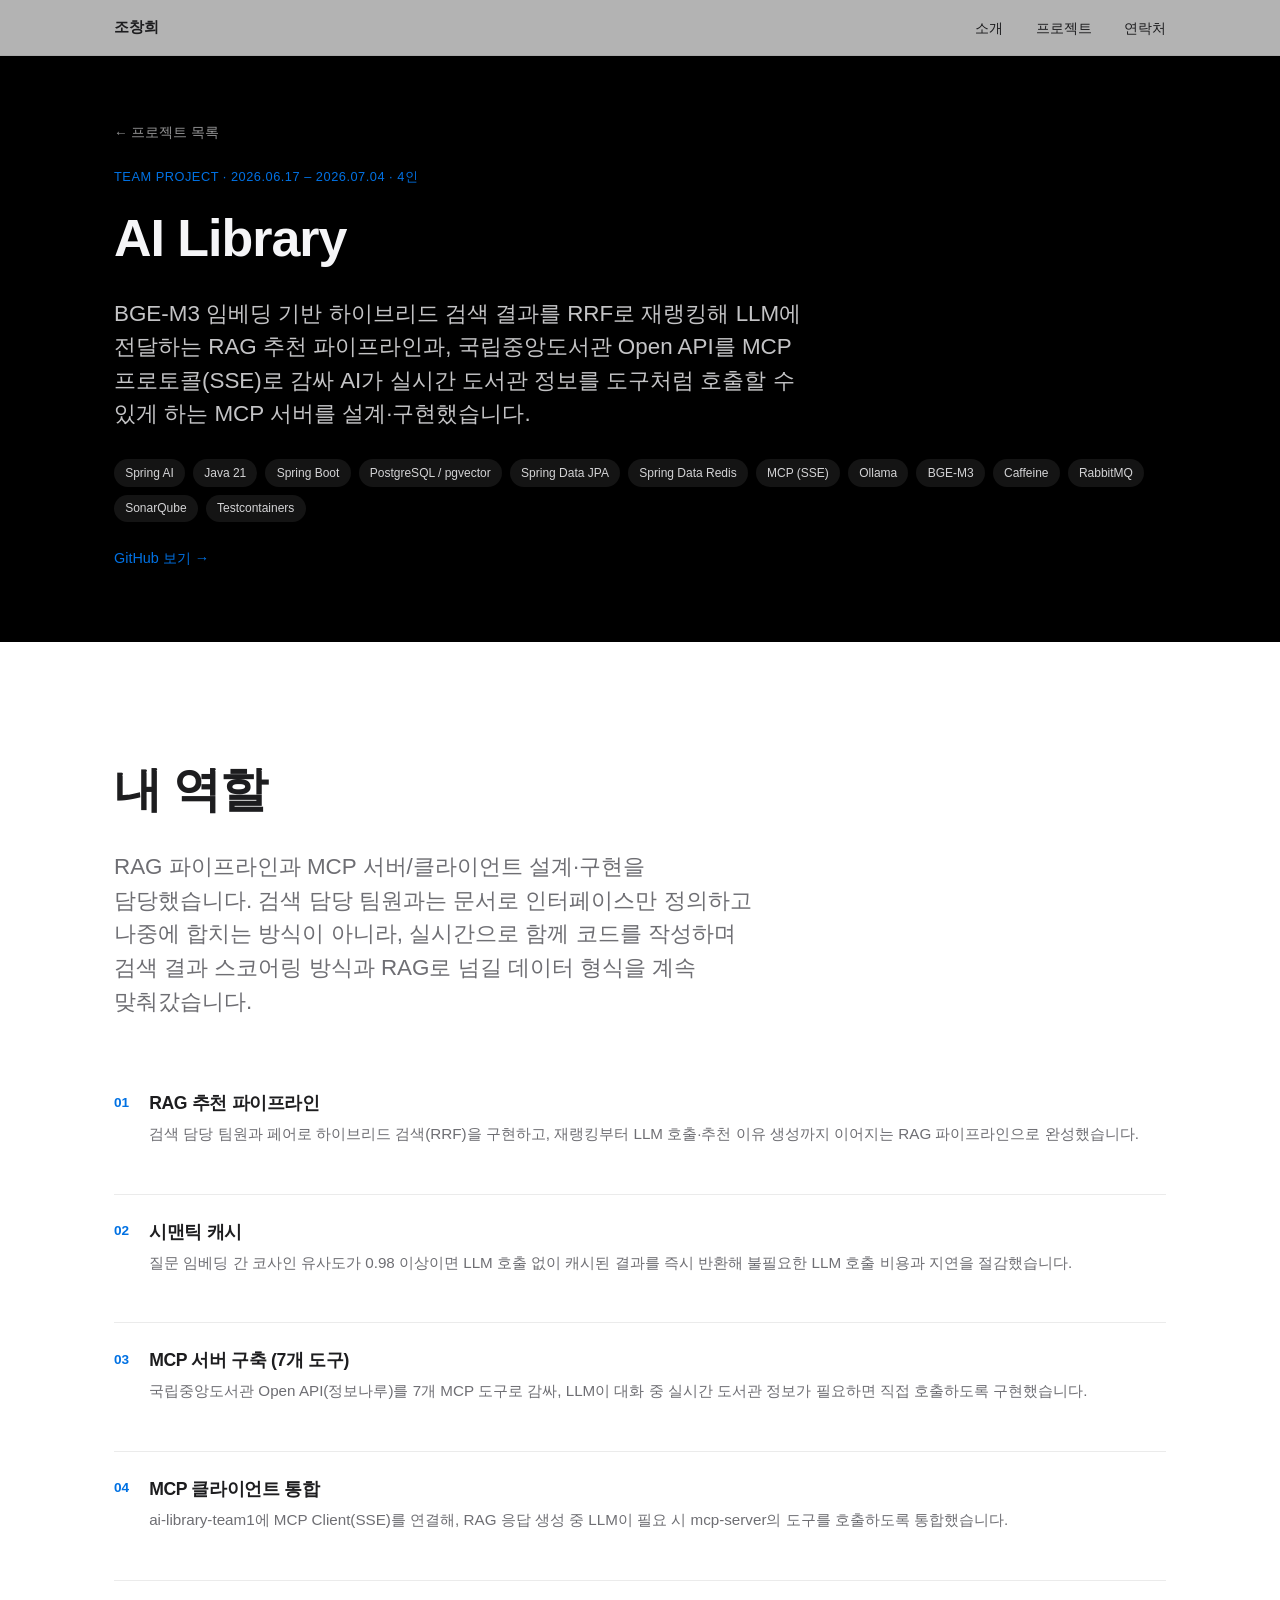
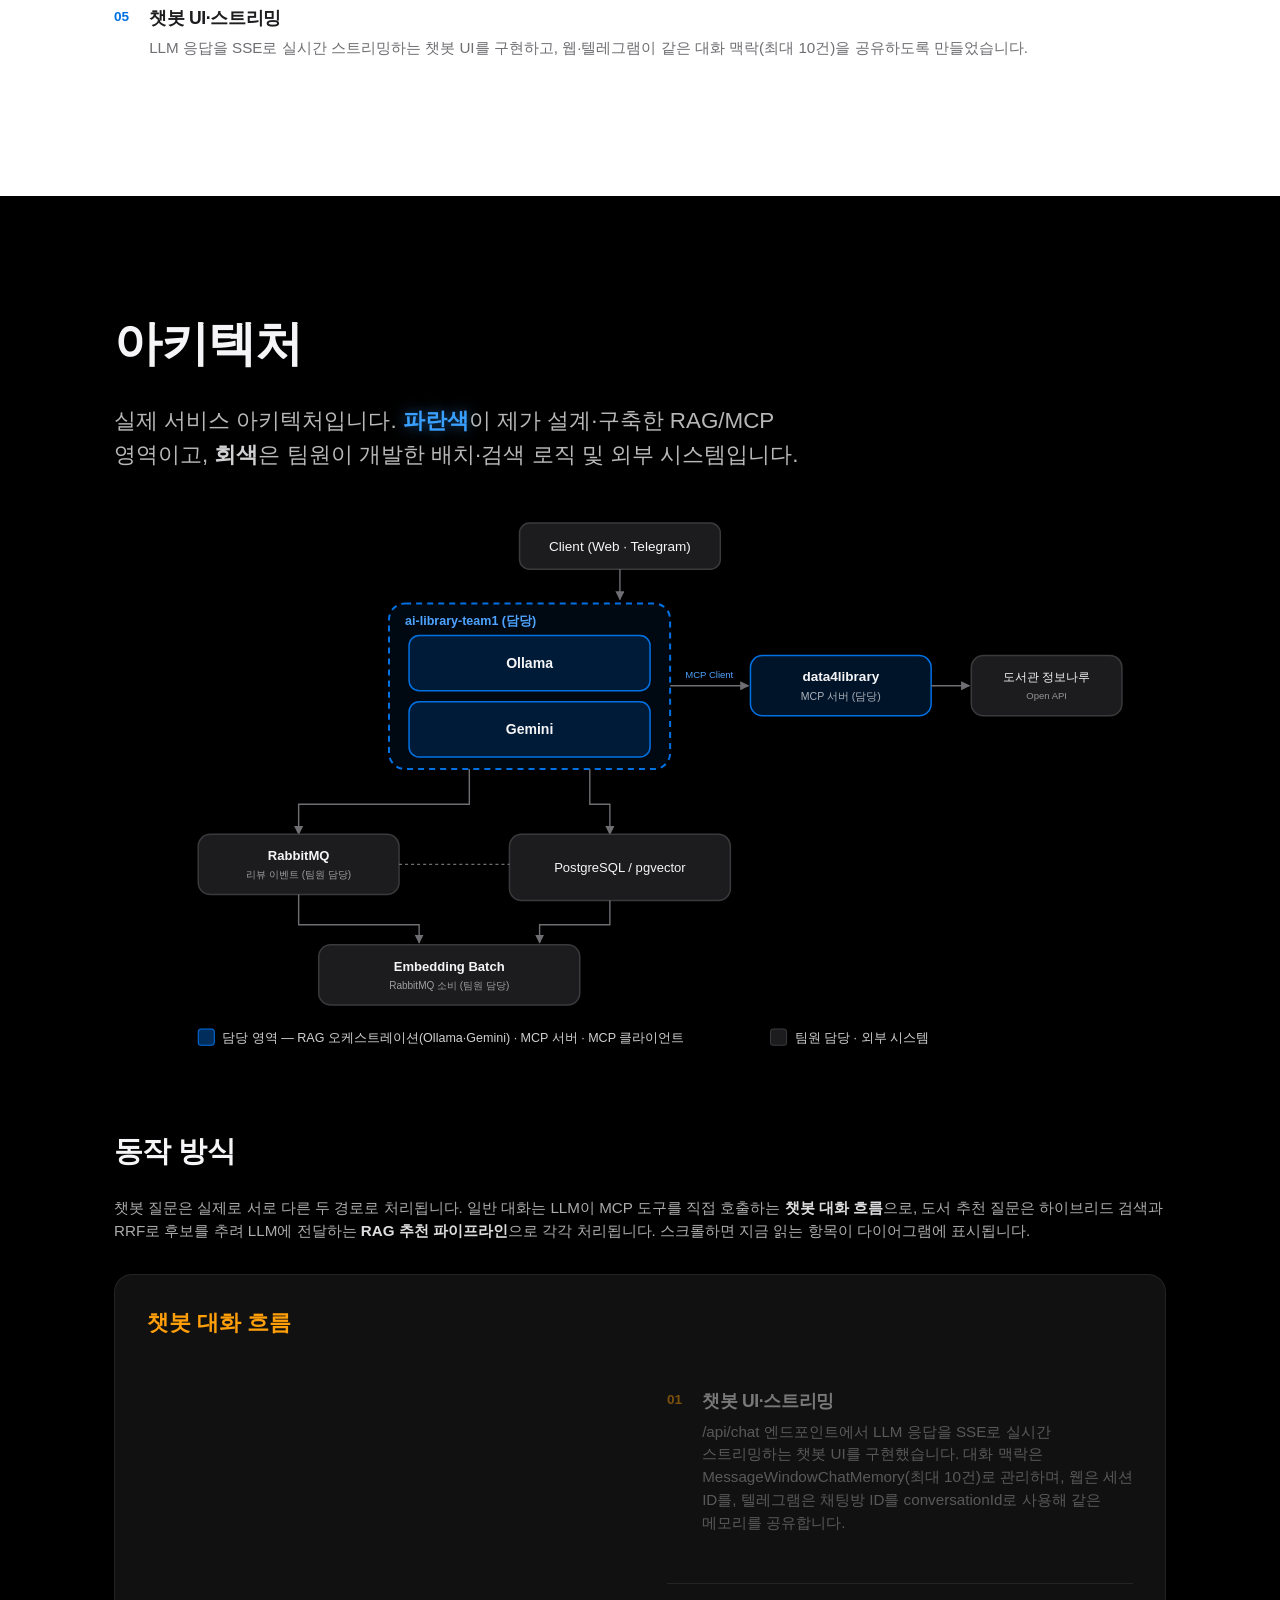
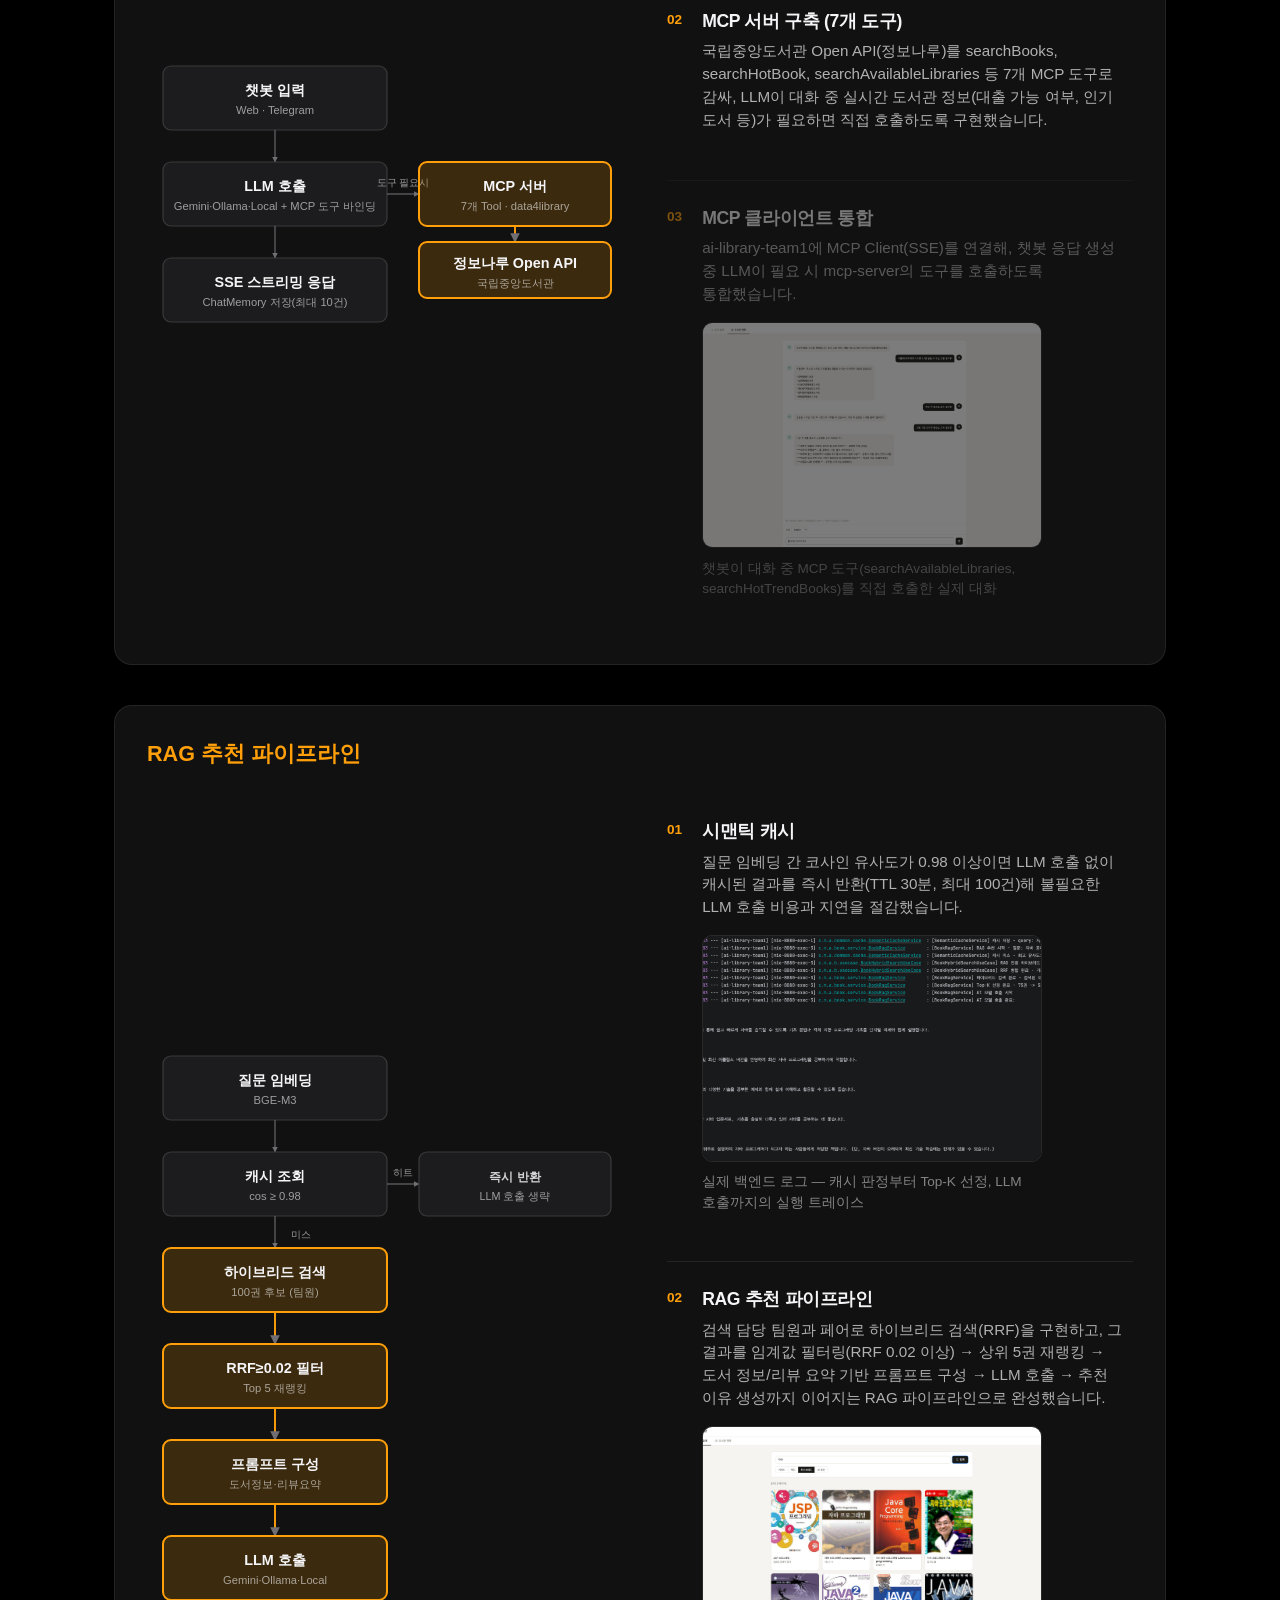
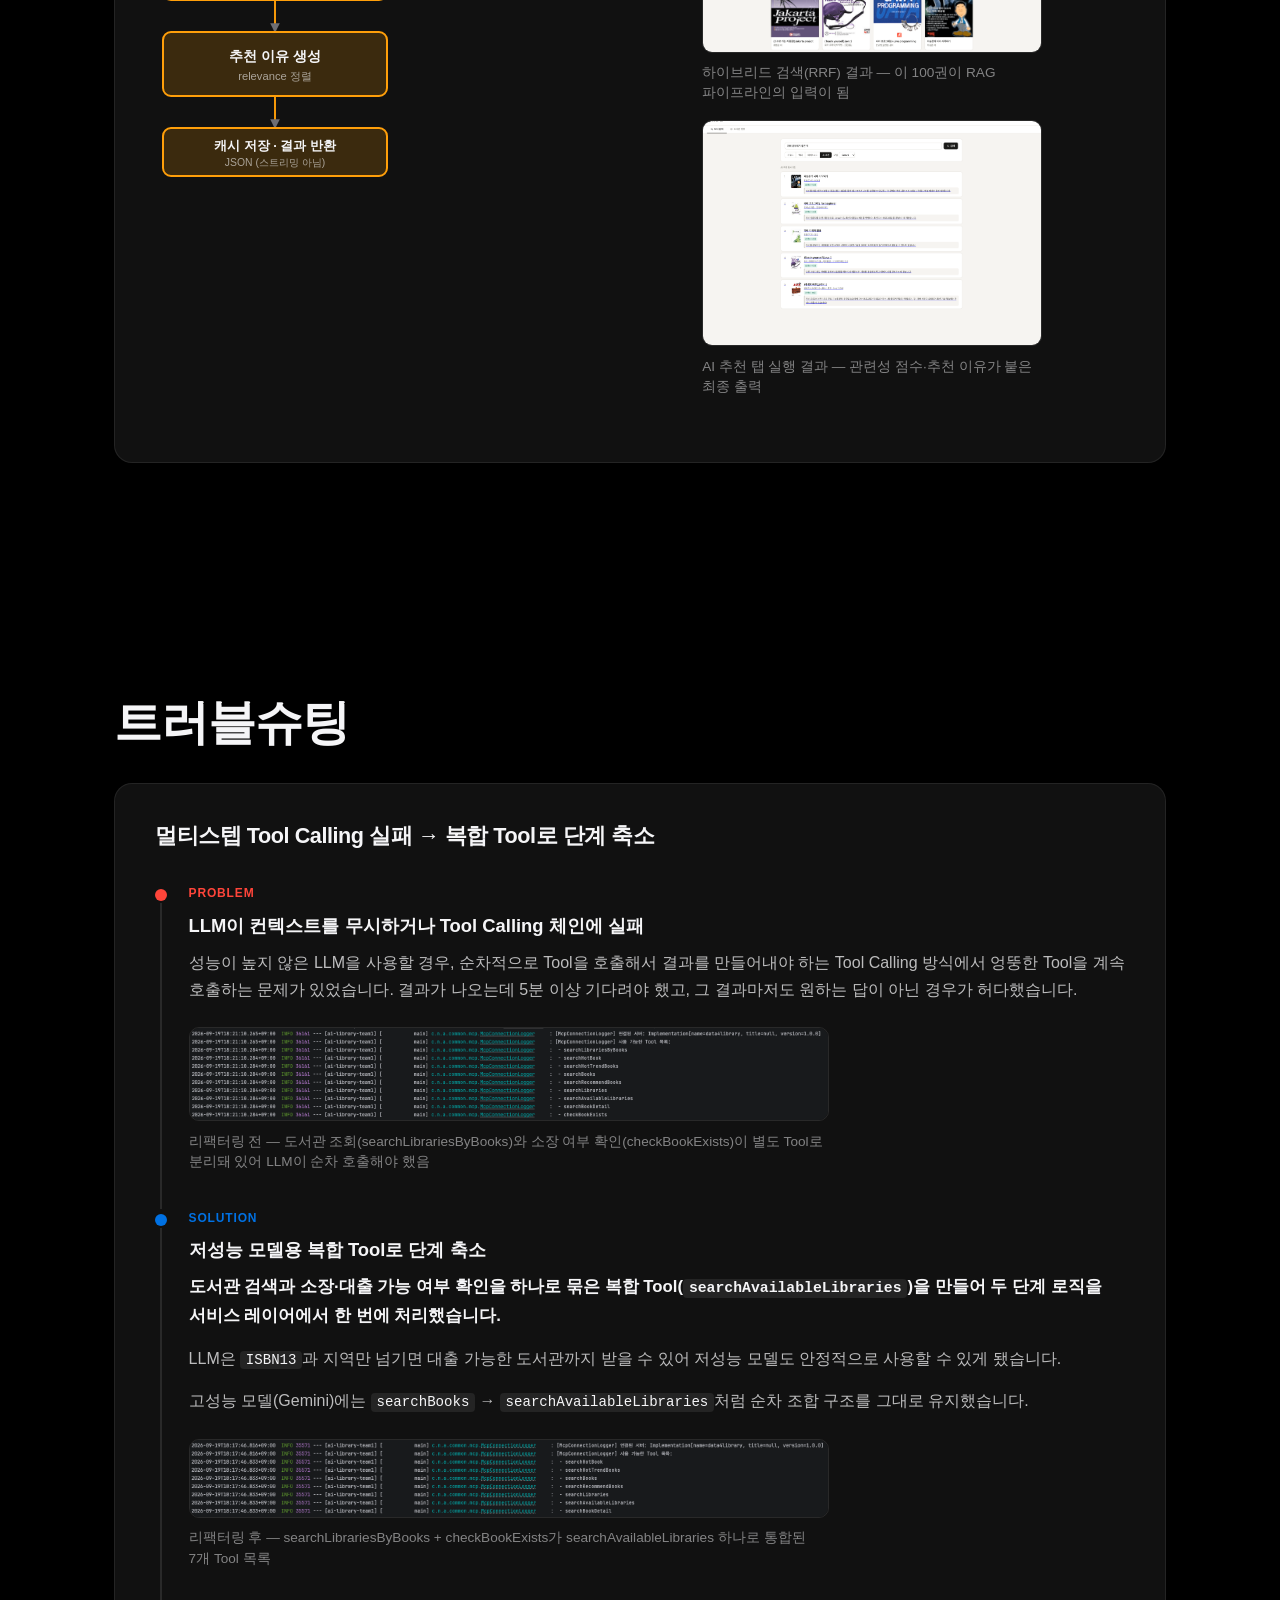
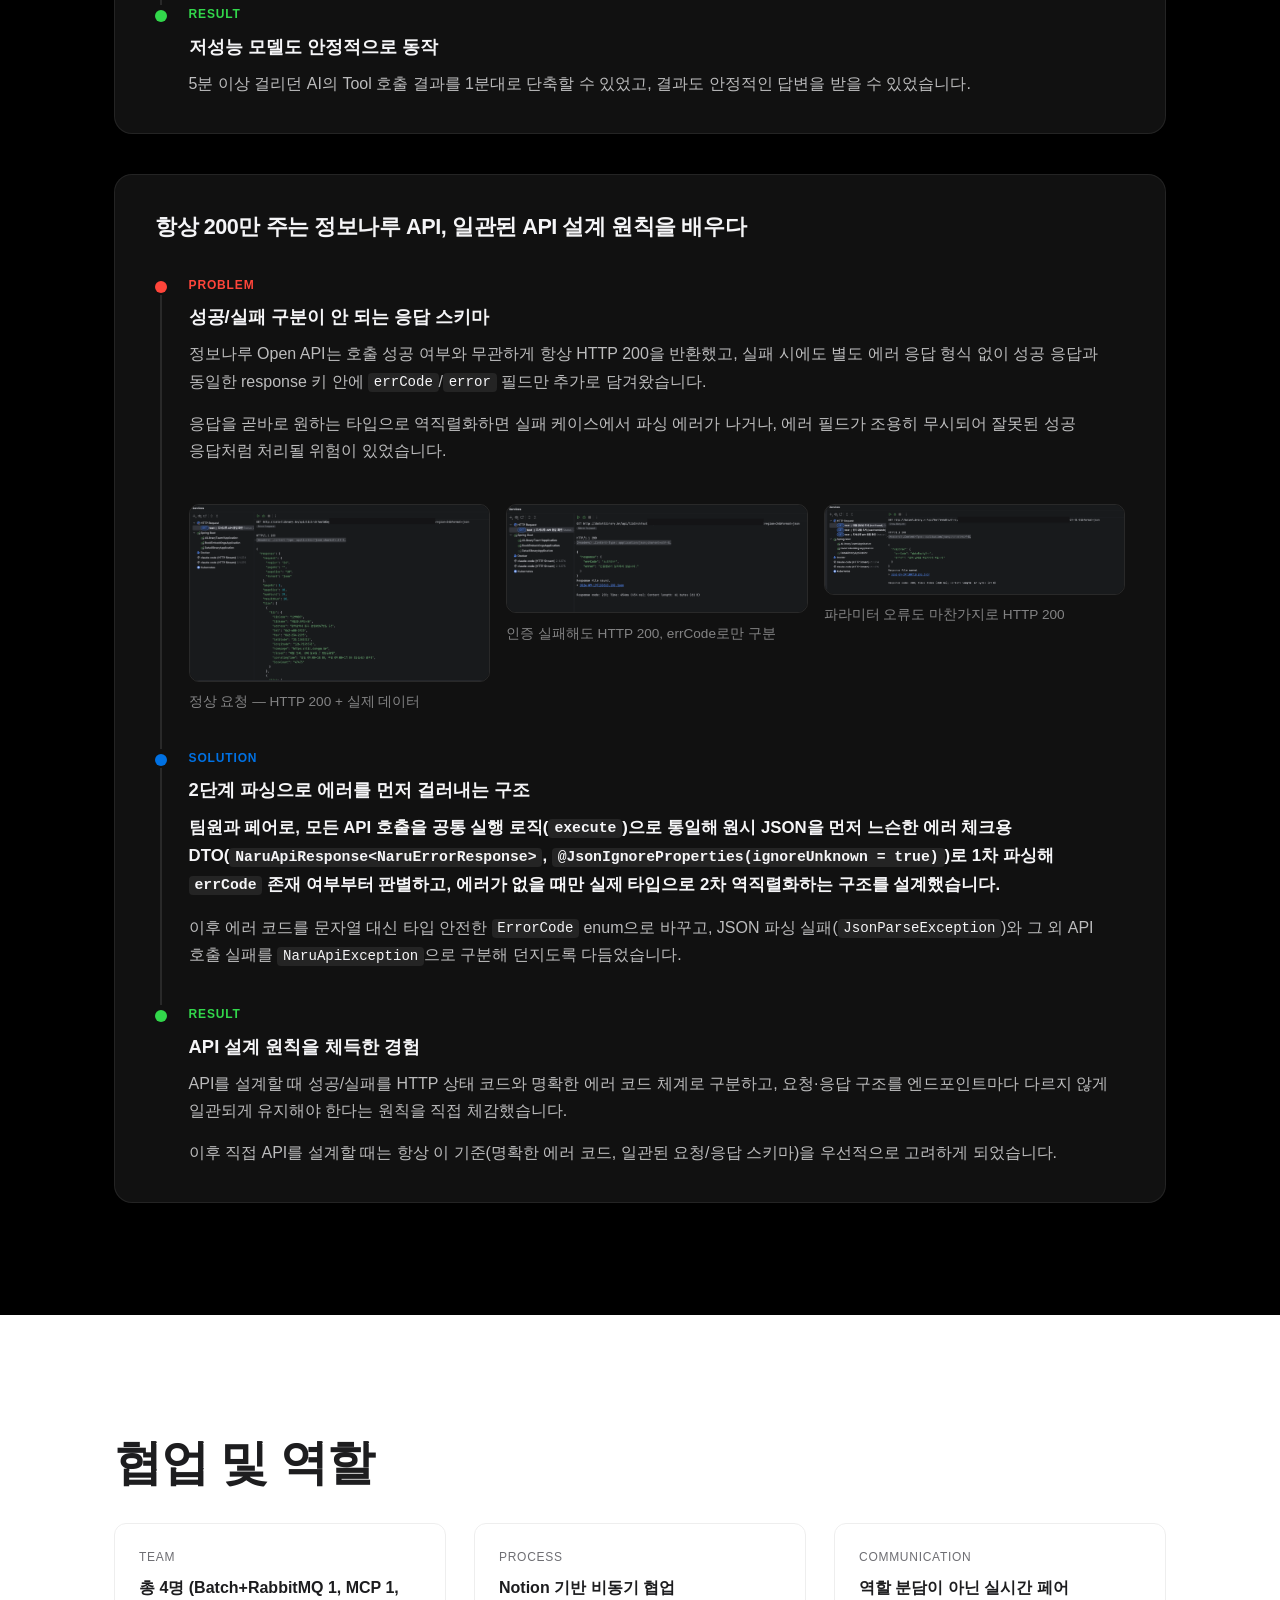
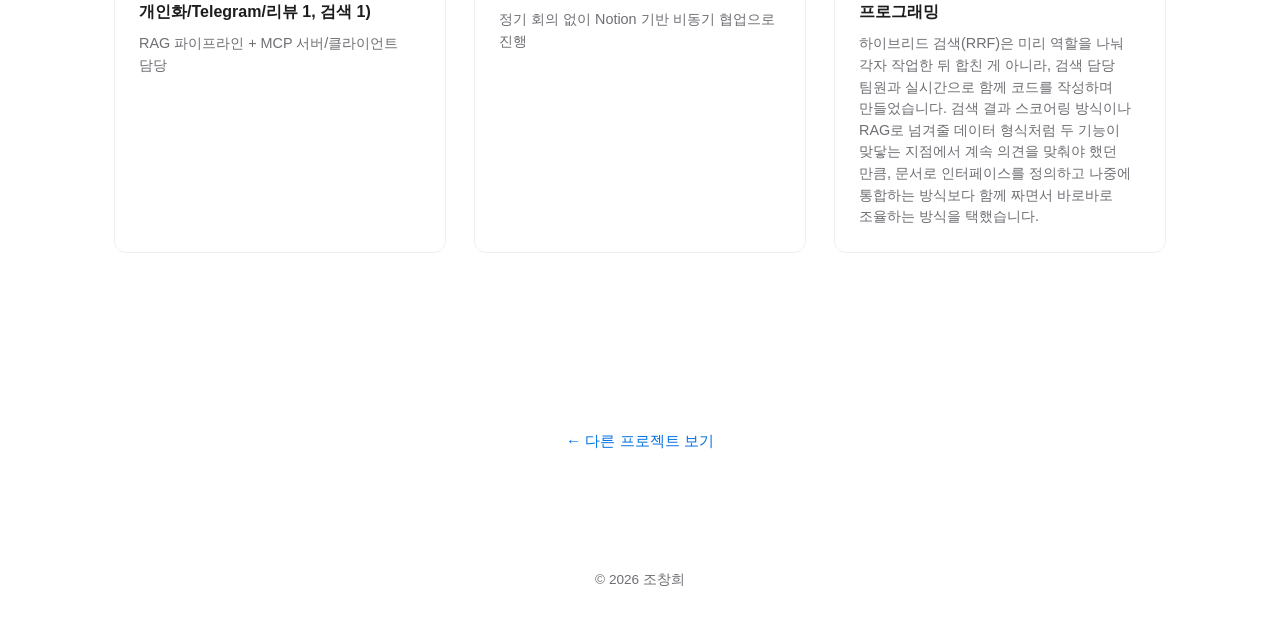
==== projects/ai-library.html @ c53ca008 "feat: portfolio insighton, ai-library" ====
<!DOCTYPE html>
<html lang="ko">
<head>
  <meta charset="UTF-8" />
  <meta name="viewport" content="width=device-width, initial-scale=1.0" />
  <title>AI Library — 조창희 포트폴리오</title>
  <link rel="stylesheet" href="../css/style.css" />
</head>
<body>
  <header id="nav">
    <div class="nav-inner">
      <a href="../index.html#hero" class="nav-logo">조창희</a>
      <nav>
        <a href="../index.html#about">소개</a>
        <a href="../index.html#projects">프로젝트</a>
        <a href="../index.html#contact">연락처</a>
      </nav>
    </div>
  </header>

  <section class="detail-hero">
    <div class="section-inner">
      <a href="../index.html#projects" class="back-link">&larr; 프로젝트 목록</a>
      <span class="detail-meta">TEAM PROJECT · 2026.06.17 – 2026.07.04 · 4인</span>
      <h1>AI Library</h1>
      <p class="lead">BGE-M3 임베딩 기반 하이브리드 검색 결과를 RRF로 재랭킹해 LLM에 전달하는 RAG 추천 파이프라인과, 국립중앙도서관 Open API를 MCP 프로토콜(SSE)로 감싸 AI가 실시간 도서관 정보를 도구처럼 호출할 수 있게 하는 MCP 서버를 설계·구현했습니다.</p>
      <div class="project-stack">
        <span>Spring AI</span>
        <span>Java 21</span>
        <span>Spring Boot</span>
        <span>PostgreSQL / pgvector</span>
        <span>Spring Data JPA</span>
        <span>Spring Data Redis</span>
        <span>MCP (SSE)</span>
        <span>Ollama</span>
        <span>BGE-M3</span>
        <span>Caffeine</span>
        <span>RabbitMQ</span>
        <span>SonarQube</span>
        <span>Testcontainers</span>
      </div>
      <p style="margin-top: 1.5rem;">
        <a class="project-link" href="https://github.com/orgs/team1-ai-library" target="_blank" rel="noopener">GitHub 보기 &rarr;</a>
      </p>
    </div>
  </section>

  <section class="section">
    <div class="section-inner">
      <h2 class="section-heading reveal">내 역할</h2>
      <div class="section-inner reveal" style="padding:0; text-align:left; max-width: 800px; margin: 0 0 3rem;">
        <p class="lead" style="margin:0; text-align:left;">
          RAG 파이프라인과 MCP 서버/클라이언트 설계·구현을 담당했습니다. 검색 담당 팀원과는 문서로 인터페이스만 정의하고 나중에 합치는 방식이 아니라,
          실시간으로 함께 코드를 작성하며 검색 결과 스코어링 방식과 RAG로 넘길 데이터 형식을 계속 맞춰갔습니다.
        </p>
      </div>

      <div class="feature-list reveal">
        <div class="feature-item">
          <span class="feature-num">01</span>
          <div>
            <h3>RAG 추천 파이프라인</h3>
            <p>검색 담당 팀원과 페어로 하이브리드 검색(RRF)을 구현하고, 재랭킹부터 LLM 호출·추천 이유 생성까지 이어지는 RAG 파이프라인으로 완성했습니다.</p>
          </div>
        </div>
        <div class="feature-item">
          <span class="feature-num">02</span>
          <div>
            <h3>시맨틱 캐시</h3>
            <p>질문 임베딩 간 코사인 유사도가 0.98 이상이면 LLM 호출 없이 캐시된 결과를 즉시 반환해 불필요한 LLM 호출 비용과 지연을 절감했습니다.</p>
          </div>
        </div>
        <div class="feature-item">
          <span class="feature-num">03</span>
          <div>
            <h3>MCP 서버 구축 (7개 도구)</h3>
            <p>국립중앙도서관 Open API(정보나루)를 7개 MCP 도구로 감싸, LLM이 대화 중 실시간 도서관 정보가 필요하면 직접 호출하도록 구현했습니다.</p>
          </div>
        </div>
        <div class="feature-item">
          <span class="feature-num">04</span>
          <div>
            <h3>MCP 클라이언트 통합</h3>
            <p>ai-library-team1에 MCP Client(SSE)를 연결해, RAG 응답 생성 중 LLM이 필요 시 mcp-server의 도구를 호출하도록 통합했습니다.</p>
          </div>
        </div>
        <div class="feature-item">
          <span class="feature-num">05</span>
          <div>
            <h3>챗봇 UI·스트리밍</h3>
            <p>LLM 응답을 SSE로 실시간 스트리밍하는 챗봇 UI를 구현하고, 웹·텔레그램이 같은 대화 맥락(최대 10건)을 공유하도록 만들었습니다.</p>
          </div>
        </div>
      </div>
    </div>
  </section>

  <section class="section section-dark">
    <div class="section-inner">
      <h2 class="section-heading reveal" style="color: var(--color-text-dark);">아키텍처</h2>
      <p class="lead" style="text-align:left; margin: 0 0 2rem; max-width: 760px;">실제 서비스 아키텍처입니다. <strong style="color:#3aa0ff; text-shadow: 0 0 14px rgba(58,160,255,0.55);">파란색</strong>이 제가 설계·구축한 RAG/MCP 영역이고, <strong style="color:rgba(245,245,247,0.85);">회색</strong>은 팀원이 개발한 배치·검색 로직 및 외부 시스템입니다.</p>
      <div class="diagram-wrap reveal">
        <svg class="diagram" viewBox="0 0 1000 560" xmlns="http://www.w3.org/2000/svg">
          <defs>
            <marker id="arrow-ai" viewBox="0 0 10 10" refX="9" refY="5" markerWidth="6.5" markerHeight="6.5" orient="auto-start-reverse">
              <path d="M0,0 L10,5 L0,10 z" fill="#6e6e73" />
            </marker>
          </defs>

          <!-- Client -->
          <rect x="380" y="20" width="200" height="46" rx="10" fill="#1c1c1e" stroke="#3a3a3c" stroke-width="1.5" />
          <text x="480" y="48" text-anchor="middle" fill="#f5f5f7" font-size="13.5">Client (Web · Telegram)</text>
          <line x1="480" y1="66" x2="480" y2="96" stroke="#6e6e73" stroke-width="1.4" marker-end="url(#arrow-ai)" />

          <!-- ai-library-team1 container (mine: RAG orchestration) -->
          <rect x="250" y="100" width="280" height="165" rx="16" fill="rgba(0,113,227,0.08)" stroke="#0071e3" stroke-width="2" stroke-dasharray="6 5" />
          <text x="266" y="122" fill="#4da3ff" font-size="12.5" font-weight="600">ai-library-team1 (담당)</text>

          <rect x="270" y="132" width="240" height="55" rx="10" fill="rgba(0,113,227,0.18)" stroke="#0071e3" stroke-width="1.5" />
          <text x="390" y="164" text-anchor="middle" fill="#f5f5f7" font-size="14" font-weight="600">Ollama</text>

          <rect x="270" y="198" width="240" height="55" rx="10" fill="rgba(0,113,227,0.18)" stroke="#0071e3" stroke-width="1.5" />
          <text x="390" y="230" text-anchor="middle" fill="#f5f5f7" font-size="14" font-weight="600">Gemini</text>

          <!-- MCP server -->
          <line x1="530" y1="182" x2="608" y2="182" stroke="#6e6e73" stroke-width="1.4" marker-end="url(#arrow-ai)" />
          <text x="569" y="174" text-anchor="middle" fill="#4da3ff" font-size="9.5">MCP Client</text>
          <rect x="610" y="152" width="180" height="60" rx="12" fill="rgba(0,113,227,0.18)" stroke="#0071e3" stroke-width="1.5" />
          <text x="700" y="177" text-anchor="middle" fill="#f5f5f7" font-size="13.5" font-weight="600">data4library</text>
          <text x="700" y="196" text-anchor="middle" fill="rgba(245,245,247,0.7)" font-size="10.5">MCP 서버 (담당)</text>

          <!-- External API -->
          <line x1="790" y1="182" x2="828" y2="182" stroke="#6e6e73" stroke-width="1.4" marker-end="url(#arrow-ai)" />
          <rect x="830" y="152" width="150" height="60" rx="12" fill="#1c1c1e" stroke="#3a3a3c" stroke-width="1.5" />
          <text x="905" y="177" text-anchor="middle" fill="#f5f5f7" font-size="12">도서관 정보나루</text>
          <text x="905" y="195" text-anchor="middle" fill="rgba(245,245,247,0.55)" font-size="9.5">Open API</text>

          <!-- Branch down to batch/search subsystem (teammate) -->
          <path d="M330,265 L330,300 L160,300 L160,330" stroke="#6e6e73" stroke-width="1.4" fill="none" marker-end="url(#arrow-ai)" />
          <path d="M450,265 L450,300 L470,300 L470,330" stroke="#6e6e73" stroke-width="1.4" fill="none" marker-end="url(#arrow-ai)" />

          <rect x="60" y="330" width="200" height="60" rx="12" fill="#1c1c1e" stroke="#3a3a3c" stroke-width="1.5" />
          <text x="160" y="356" text-anchor="middle" fill="#f5f5f7" font-size="13" font-weight="600">RabbitMQ</text>
          <text x="160" y="374" text-anchor="middle" fill="rgba(245,245,247,0.6)" font-size="10">리뷰 이벤트 (팀원 담당)</text>

          <rect x="370" y="330" width="220" height="66" rx="12" fill="#1c1c1e" stroke="#3a3a3c" stroke-width="1.5" />
          <text x="480" y="368" text-anchor="middle" fill="#f5f5f7" font-size="13">PostgreSQL / pgvector</text>

          <line x1="260" y1="360" x2="370" y2="360" stroke="#6e6e73" stroke-width="1.2" stroke-dasharray="3 3" />

          <path d="M160,390 L160,420 L280,420 L280,438" stroke="#6e6e73" stroke-width="1.4" fill="none" marker-end="url(#arrow-ai)" />
          <path d="M470,396 L470,420 L400,420 L400,438" stroke="#6e6e73" stroke-width="1.4" fill="none" marker-end="url(#arrow-ai)" />

          <rect x="180" y="440" width="260" height="60" rx="12" fill="#1c1c1e" stroke="#3a3a3c" stroke-width="1.5" />
          <text x="310" y="466" text-anchor="middle" fill="#f5f5f7" font-size="13" font-weight="600">Embedding Batch</text>
          <text x="310" y="484" text-anchor="middle" fill="rgba(245,245,247,0.6)" font-size="10">RabbitMQ 소비 (팀원 담당)</text>

          <!-- Legend -->
          <rect x="60" y="524" width="16" height="16" rx="3" fill="rgba(0,113,227,0.4)" stroke="#0071e3" />
          <text x="84" y="537" font-size="12.5" fill="rgba(245,245,247,0.85)">담당 영역 — RAG 오케스트레이션(Ollama·Gemini) · MCP 서버 · MCP 클라이언트</text>
          <rect x="630" y="524" width="16" height="16" rx="3" fill="#1c1c1e" stroke="#3a3a3c" />
          <text x="654" y="537" font-size="12.5" fill="rgba(245,245,247,0.85)">팀원 담당 · 외부 시스템</text>
        </svg>
      </div>

      <h3 class="reveal" style="text-align:left; font-size:1.8rem; font-weight:700; margin: 3rem 0 1.5rem; color: var(--color-text-dark);">동작 방식</h3>
      <p class="reveal" style="text-align:left; margin: 0 0 2rem; color: rgba(245,245,247,0.7); font-size: 0.95rem;">챗봇 질문은 실제로 서로 다른 두 경로로 처리됩니다. 일반 대화는 LLM이 MCP 도구를 직접 호출하는 <strong style="color:rgba(245,245,247,0.9);">챗봇 대화 흐름</strong>으로, 도서 추천 질문은 하이브리드 검색과 RRF로 후보를 추려 LLM에 전달하는 <strong style="color:rgba(245,245,247,0.9);">RAG 추천 파이프라인</strong>으로 각각 처리됩니다. 스크롤하면 지금 읽는 항목이 다이어그램에 표시됩니다.</p>

      <div class="flow-card reveal">
      <h4 style="text-align:left; font-size:1.35rem; font-weight:700; margin: 0 0 1.5rem; color: #ff9f0a;">챗봇 대화 흐름</h4>
      <div class="flow-sticky-wrap">
        <div class="flow-diagram-col">
          <div class="mini-flow mini-flow-vertical" data-flow-diagram>
            <svg viewBox="0 0 600 380" xmlns="http://www.w3.org/2000/svg">
              <defs>
                <marker id="arrow-chat" viewBox="0 0 10 10" refX="9" refY="5" markerWidth="5" markerHeight="5" orient="auto-start-reverse">
                  <path d="M0,0 L10,5 L0,10 z" fill="#6e6e73" />
                </marker>
              </defs>

              <g class="step-node" data-stage="1">
                <rect x="20" y="20" width="280" height="80" rx="10" fill="rgba(0,113,227,0.15)" stroke="#0071e3" stroke-width="1.5" />
                <text x="160" y="56" text-anchor="middle" fill="#f5f5f7" font-size="18" font-weight="600">챗봇 입력</text>
                <text x="160" y="80" text-anchor="middle" fill="rgba(245,245,247,0.6)" font-size="14">Web · Telegram</text>
              </g>
              <line class="step-arrow" x1="160" y1="100" x2="160" y2="140" stroke="#6e6e73" stroke-width="1.4" marker-end="url(#arrow-chat)" />

              <g class="step-node" data-stage="1 3">
                <rect x="20" y="140" width="280" height="80" rx="10" fill="rgba(0,113,227,0.15)" stroke="#0071e3" stroke-width="1.5" />
                <text x="160" y="176" text-anchor="middle" fill="#f5f5f7" font-size="18" font-weight="600">LLM 호출</text>
                <text x="160" y="200" text-anchor="middle" fill="rgba(245,245,247,0.6)" font-size="14">Gemini·Ollama·Local + MCP 도구 바인딩</text>
              </g>
              <line class="step-arrow" x1="160" y1="220" x2="160" y2="260" stroke="#6e6e73" stroke-width="1.4" marker-end="url(#arrow-chat)" />
              <line class="step-arrow" data-stage="3" x1="300" y1="180" x2="340" y2="180" stroke="#6e6e73" stroke-width="1.4" marker-end="url(#arrow-chat)" />
              <text class="step-arrow" data-stage="3" x="320" y="170" text-anchor="middle" fill="rgba(245,245,247,0.6)" font-size="13">도구 필요시</text>

              <g class="step-node" data-stage="1">
                <rect x="20" y="260" width="280" height="80" rx="10" fill="rgba(0,113,227,0.15)" stroke="#0071e3" stroke-width="1.5" />
                <text x="160" y="296" text-anchor="middle" fill="#f5f5f7" font-size="18" font-weight="600">SSE 스트리밍 응답</text>
                <text x="160" y="320" text-anchor="middle" fill="rgba(245,245,247,0.6)" font-size="14">ChatMemory 저장(최대 10건)</text>
              </g>

              <g class="step-node" data-stage="2 3">
                <rect x="340" y="140" width="240" height="80" rx="10" fill="rgba(0,113,227,0.15)" stroke="#0071e3" stroke-width="1.5" />
                <text x="460" y="176" text-anchor="middle" fill="#f5f5f7" font-size="18" font-weight="600">MCP 서버</text>
                <text x="460" y="200" text-anchor="middle" fill="rgba(245,245,247,0.6)" font-size="14">7개 Tool · data4library</text>
              </g>
              <line class="step-arrow" data-stage="2" x1="460" y1="220" x2="460" y2="240" stroke="#6e6e73" stroke-width="1.4" marker-end="url(#arrow-chat)" />

              <g class="step-node" data-stage="2">
                <rect x="340" y="240" width="240" height="70" rx="10" fill="#1c1c1e" stroke="#3a3a3c" stroke-width="1.5" />
                <text x="460" y="272" text-anchor="middle" fill="#f5f5f7" font-size="18" font-weight="600">정보나루 Open API</text>
                <text x="460" y="296" text-anchor="middle" fill="rgba(245,245,247,0.6)" font-size="14">국립중앙도서관</text>
              </g>
            </svg>
          </div>
        </div>
        <div class="flow-items-col">
          <div class="feature-list" data-flow-items>
            <div class="feature-item" data-stage="1">
              <span class="feature-num">01</span>
              <div>
                <h3>챗봇 UI·스트리밍</h3>
                <p>/api/chat 엔드포인트에서 LLM 응답을 SSE로 실시간 스트리밍하는 챗봇 UI를 구현했습니다. 대화 맥락은 MessageWindowChatMemory(최대 10건)로 관리하며, 웹은 세션 ID를, 텔레그램은 채팅방 ID를 conversationId로 사용해 같은 메모리를 공유합니다.</p>
              </div>
            </div>
            <div class="feature-item" data-stage="2">
              <span class="feature-num">02</span>
              <div>
                <h3>MCP 서버 구축 (7개 도구)</h3>
                <p>국립중앙도서관 Open API(정보나루)를 searchBooks, searchHotBook, searchAvailableLibraries 등 7개 MCP 도구로 감싸, LLM이 대화 중 실시간 도서관 정보(대출 가능 여부, 인기 도서 등)가 필요하면 직접 호출하도록 구현했습니다.</p>
              </div>
            </div>
            <div class="feature-item" data-stage="3">
              <span class="feature-num">03</span>
              <div>
                <h3>MCP 클라이언트 통합</h3>
                <p>ai-library-team1에 MCP Client(SSE)를 연결해, 챗봇 응답 생성 중 LLM이 필요 시 mcp-server의 도구를 호출하도록 통합했습니다.</p>
                <figure class="proof-thumb">
                  <img src="img/ai-library/chatbot-mcp-tools.png" alt="도서관 챗봇 대화 화면 — 대출 가능 도서관 조회, 급상승 도서 조회 질문에 MCP 도구를 호출해 실시간으로 답변" loading="lazy" />
                  <figcaption>챗봇이 대화 중 MCP 도구(searchAvailableLibraries, searchHotTrendBooks)를 직접 호출한 실제 대화</figcaption>
                </figure>
              </div>
            </div>
          </div>
        </div>
      </div>
      </div>

      <div class="flow-card reveal">
      <h4 style="text-align:left; font-size:1.35rem; font-weight:700; margin: 0 0 1.5rem; color: #ff9f0a;">RAG 추천 파이프라인</h4>
      <div class="flow-sticky-wrap">
        <div class="flow-diagram-col">
          <div class="mini-flow mini-flow-vertical" data-flow-diagram>
            <svg viewBox="0 0 600 940" xmlns="http://www.w3.org/2000/svg">
              <defs>
                <marker id="arrow-rag" viewBox="0 0 10 10" refX="9" refY="5" markerWidth="5" markerHeight="5" orient="auto-start-reverse">
                  <path d="M0,0 L10,5 L0,10 z" fill="#6e6e73" />
                </marker>
              </defs>

              <g class="step-node" data-stage="1">
                <rect x="20" y="20" width="280" height="80" rx="10" fill="rgba(0,113,227,0.15)" stroke="#0071e3" stroke-width="1.5" />
                <text x="160" y="56" text-anchor="middle" fill="#f5f5f7" font-size="18" font-weight="600">질문 임베딩</text>
                <text x="160" y="80" text-anchor="middle" fill="rgba(245,245,247,0.6)" font-size="14">BGE-M3</text>
              </g>
              <line class="step-arrow" data-stage="1" x1="160" y1="100" x2="160" y2="140" stroke="#6e6e73" stroke-width="1.4" marker-end="url(#arrow-rag)" />

              <g class="step-node" data-stage="1">
                <rect x="20" y="140" width="280" height="80" rx="10" fill="rgba(0,113,227,0.15)" stroke="#0071e3" stroke-width="1.5" />
                <text x="160" y="176" text-anchor="middle" fill="#f5f5f7" font-size="18" font-weight="600">캐시 조회</text>
                <text x="160" y="200" text-anchor="middle" fill="rgba(245,245,247,0.6)" font-size="14">cos ≥ 0.98</text>
              </g>
              <line class="step-arrow" x1="160" y1="220" x2="160" y2="260" stroke="#6e6e73" stroke-width="1.4" marker-end="url(#arrow-rag)" />
              <text class="step-arrow" x="180" y="248" fill="rgba(245,245,247,0.6)" font-size="13">미스</text>
              <line class="step-arrow" data-stage="1" x1="300" y1="180" x2="340" y2="180" stroke="#6e6e73" stroke-width="1.4" marker-end="url(#arrow-rag)" />
              <text class="step-arrow" data-stage="1" x="320" y="170" text-anchor="middle" fill="rgba(245,245,247,0.6)" font-size="13">히트</text>
              <g class="step-node" data-stage="1">
                <rect x="340" y="140" width="240" height="80" rx="10" fill="#1c1c1e" stroke="#3a3a3c" stroke-width="1.5" />
                <text x="460" y="176" text-anchor="middle" fill="rgba(245,245,247,0.85)" font-size="15" font-weight="600">즉시 반환</text>
                <text x="460" y="200" text-anchor="middle" fill="rgba(245,245,247,0.6)" font-size="13.5">LLM 호출 생략</text>
              </g>

              <g class="step-node" data-stage="2">
                <rect x="20" y="260" width="280" height="80" rx="10" fill="#1c1c1e" stroke="#3a3a3c" stroke-width="1.5" />
                <text x="160" y="296" text-anchor="middle" fill="#f5f5f7" font-size="18" font-weight="600">하이브리드 검색</text>
                <text x="160" y="320" text-anchor="middle" fill="rgba(245,245,247,0.6)" font-size="14">100권 후보 (팀원)</text>
              </g>
              <line class="step-arrow" data-stage="2" x1="160" y1="340" x2="160" y2="380" stroke="#6e6e73" stroke-width="1.4" marker-end="url(#arrow-rag)" />

              <g class="step-node" data-stage="2">
                <rect x="20" y="380" width="280" height="80" rx="10" fill="rgba(0,113,227,0.15)" stroke="#0071e3" stroke-width="1.5" />
                <text x="160" y="416" text-anchor="middle" fill="#f5f5f7" font-size="18" font-weight="600">RRF≥0.02 필터</text>
                <text x="160" y="440" text-anchor="middle" fill="rgba(245,245,247,0.6)" font-size="14">Top 5 재랭킹</text>
              </g>
              <line class="step-arrow" data-stage="2" x1="160" y1="460" x2="160" y2="500" stroke="#6e6e73" stroke-width="1.4" marker-end="url(#arrow-rag)" />

              <g class="step-node" data-stage="2">
                <rect x="20" y="500" width="280" height="80" rx="10" fill="rgba(0,113,227,0.15)" stroke="#0071e3" stroke-width="1.5" />
                <text x="160" y="536" text-anchor="middle" fill="#f5f5f7" font-size="18" font-weight="600">프롬프트 구성</text>
                <text x="160" y="560" text-anchor="middle" fill="rgba(245,245,247,0.6)" font-size="14">도서정보·리뷰요약</text>
              </g>
              <line class="step-arrow" data-stage="2" x1="160" y1="580" x2="160" y2="620" stroke="#6e6e73" stroke-width="1.4" marker-end="url(#arrow-rag)" />

              <g class="step-node" data-stage="2">
                <rect x="20" y="620" width="280" height="80" rx="10" fill="rgba(0,113,227,0.15)" stroke="#0071e3" stroke-width="1.5" />
                <text x="160" y="656" text-anchor="middle" fill="#f5f5f7" font-size="18" font-weight="600">LLM 호출</text>
                <text x="160" y="680" text-anchor="middle" fill="rgba(245,245,247,0.6)" font-size="14">Gemini·Ollama·Local</text>
              </g>
              <line class="step-arrow" data-stage="2" x1="160" y1="700" x2="160" y2="740" stroke="#6e6e73" stroke-width="1.4" marker-end="url(#arrow-rag)" />

              <g class="step-node" data-stage="2">
                <rect x="20" y="740" width="280" height="80" rx="10" fill="rgba(0,113,227,0.15)" stroke="#0071e3" stroke-width="1.5" />
                <text x="160" y="776" text-anchor="middle" fill="#f5f5f7" font-size="18" font-weight="600">추천 이유 생성</text>
                <text x="160" y="800" text-anchor="middle" fill="rgba(245,245,247,0.6)" font-size="14">relevance 정렬</text>
              </g>
              <line class="step-arrow" data-stage="2" x1="160" y1="820" x2="160" y2="860" stroke="#6e6e73" stroke-width="1.4" marker-end="url(#arrow-rag)" />

              <g class="step-node" data-stage="2">
                <rect x="20" y="860" width="280" height="60" rx="10" fill="rgba(0,113,227,0.15)" stroke="#0071e3" stroke-width="1.5" />
                <text x="160" y="887" text-anchor="middle" fill="#f5f5f7" font-size="16" font-weight="600">캐시 저장 · 결과 반환</text>
                <text x="160" y="907" text-anchor="middle" fill="rgba(245,245,247,0.6)" font-size="13">JSON (스트리밍 아님)</text>
              </g>
            </svg>
          </div>
        </div>
        <div class="flow-items-col">
          <div class="feature-list" data-flow-items>
            <div class="feature-item" data-stage="1">
              <span class="feature-num">01</span>
              <div>
                <h3>시맨틱 캐시</h3>
                <p>질문 임베딩 간 코사인 유사도가 0.98 이상이면 LLM 호출 없이 캐시된 결과를 즉시 반환(TTL 30분, 최대 100건)해 불필요한 LLM 호출 비용과 지연을 절감했습니다.</p>
                <figure class="proof-thumb">
                  <img src="img/ai-library/rag-cache-log.png" alt="백엔드 로그 — SemanticCacheService의 캐시 미스 판정과 하이브리드 검색 RRF 병합, Top-K 선정, AI 모델 호출까지 이어지는 실제 실행 트레이스" loading="lazy" />
                  <figcaption>실제 백엔드 로그 — 캐시 판정부터 Top-K 선정, LLM 호출까지의 실행 트레이스</figcaption>
                </figure>
              </div>
            </div>
            <div class="feature-item" data-stage="2">
              <span class="feature-num">02</span>
              <div>
                <h3>RAG 추천 파이프라인</h3>
                <p>검색 담당 팀원과 페어로 하이브리드 검색(RRF)을 구현하고, 그 결과를 임계값 필터링(RRF 0.02 이상) → 상위 5권 재랭킹 → 도서 정보/리뷰 요약 기반 프롬프트 구성 → LLM 호출 → 추천 이유 생성까지 이어지는 RAG 파이프라인으로 완성했습니다.</p>
                <div class="proof-row">
                  <figure class="proof-thumb">
                    <img src="img/ai-library/hybrid-search-result.png" alt="하이브리드 검색 탭 실행 결과 — 검색 담당 팀원과 페어로 구현한 RRF 기반 하이브리드 검색의 실제 결과 화면" loading="lazy" />
                    <figcaption>하이브리드 검색(RRF) 결과 — 이 100권이 RAG 파이프라인의 입력이 됨</figcaption>
                  </figure>
                  <figure class="proof-thumb">
                    <img src="img/ai-library/ai-recommend-result.png" alt="AI 추천 탭 실행 결과 — Gemini 모델로 5권을 추천하며 각 권마다 관련성 점수와 추천 이유를 함께 표시" loading="lazy" />
                    <figcaption>AI 추천 탭 실행 결과 — 관련성 점수·추천 이유가 붙은 최종 출력</figcaption>
                  </figure>
                </div>
              </div>
            </div>
          </div>
        </div>
      </div>
      </div>
    </div>
  </section>

  <section class="section section-dark">
    <div class="section-inner">
      <h2 class="section-heading reveal" style="color: var(--color-text-dark);">트러블슈팅</h2>

      <div class="issue-card reveal">
        <h3>멀티스텝 Tool Calling 실패 → 복합 Tool로 단계 축소</h3>

        <div class="issue-steps">
          <div class="issue-step issue-step-problem">
            <span class="issue-label">PROBLEM</span>
            <h4>LLM이 컨텍스트를 무시하거나 Tool Calling 체인에 실패</h4>
            <p>성능이 높지 않은 LLM을 사용할 경우, 순차적으로 Tool을 호출해서 결과를 만들어내야 하는 Tool Calling 방식에서 엉뚱한 Tool을 계속 호출하는 문제가 있었습니다. 결과가 나오는데 5분 이상 기다려야 했고, 그 결과마저도 원하는 답이 아닌 경우가 허다했습니다.</p>
            <figure class="proof-thumb">
              <img src="img/ai-library/mcp-tools-before.png" alt="리팩터링 전 McpConnectionLogger 로그 — searchLibrariesByBooks, checkBookExists 등 9개의 세분화된 Tool 목록, 도서관 조회와 소장 여부 확인이 별도 단계로 분리돼 있음" loading="lazy" />
              <figcaption>리팩터링 전 — 도서관 조회(searchLibrariesByBooks)와 소장 여부 확인(checkBookExists)이 별도 Tool로 분리돼 있어 LLM이 순차 호출해야 했음</figcaption>
            </figure>
          </div>

          <div class="issue-step issue-step-fix">
            <span class="issue-label">SOLUTION</span>
            <h4>저성능 모델용 복합 Tool로 단계 축소</h4>
            <p class="issue-lead">도서관 검색과 소장·대출 가능 여부 확인을 하나로 묶은 복합 Tool(<code>searchAvailableLibraries</code>)을 만들어 두 단계 로직을 서비스 레이어에서 한 번에 처리했습니다.</p>
            <p>LLM은 <code>ISBN13</code>과 지역만 넘기면 대출 가능한 도서관까지 받을 수 있어 저성능 모델도 안정적으로 사용할 수 있게 됐습니다.</p>
            <p>고성능 모델(Gemini)에는 <code>searchBooks</code> → <code>searchAvailableLibraries</code>처럼 순차 조합 구조를 그대로 유지했습니다.</p>
            <figure class="proof-thumb">
              <img src="img/ai-library/mcp-tools-after.png" alt="리팩터링 후 McpConnectionLogger 로그 — searchAvailableLibraries로 통합된 7개 Tool 목록" loading="lazy" />
              <figcaption>리팩터링 후 — searchLibrariesByBooks + checkBookExists가 searchAvailableLibraries 하나로 통합된 7개 Tool 목록</figcaption>
            </figure>
          </div>

          <div class="issue-step issue-step-result">
            <span class="issue-label">RESULT</span>
            <h4>저성능 모델도 안정적으로 동작</h4>
            <p>5분 이상 걸리던 AI의 Tool 호출 결과를 1분대로 단축할 수 있었고, 결과도 안정적인 답변을 받을 수 있었습니다.</p>
          </div>
        </div>
      </div>

      <div class="issue-card reveal">
        <h3>항상 200만 주는 정보나루 API, 일관된 API 설계 원칙을 배우다</h3>

        <div class="issue-steps">
          <div class="issue-step issue-step-problem">
            <span class="issue-label">PROBLEM</span>
            <h4>성공/실패 구분이 안 되는 응답 스키마</h4>
            <p>정보나루 Open API는 호출 성공 여부와 무관하게 항상 HTTP 200을 반환했고, 실패 시에도 별도 에러 응답 형식 없이 성공 응답과 동일한 response 키 안에 <code>errCode</code>/<code>error</code> 필드만 추가로 담겨왔습니다.</p>
            <p>응답을 곧바로 원하는 타입으로 역직렬화하면 실패 케이스에서 파싱 에러가 나거나, 에러 필드가 조용히 무시되어 잘못된 성공 응답처럼 처리될 위험이 있었습니다.</p>
            <div class="proof-row">
              <figure class="proof-thumb">
                <img src="img/ai-library/naru-api-success.png" alt="정상 요청 실행 결과 — HTTP 200과 함께 실제 도서관 데이터가 담긴 response" loading="lazy" />
                <figcaption>정상 요청 — HTTP 200 + 실제 데이터</figcaption>
              </figure>
              <figure class="proof-thumb">
                <img src="img/ai-library/naru-api-error-auth.png" alt="인증 실패 요청 실행 결과 — 이 경우에도 HTTP 200이며 response 안에 errCode: authErr만 추가로 담겨있음" loading="lazy" />
                <figcaption>인증 실패해도 HTTP 200, errCode로만 구분</figcaption>
              </figure>
              <figure class="proof-thumb">
                <img src="img/ai-library/naru-api-error-date.png" alt="파라미터 오류 요청 실행 결과 — 이 경우에도 HTTP 200이며 response 안에 errCode: dateEmptyErr만 추가로 담겨있음" loading="lazy" />
                <figcaption>파라미터 오류도 마찬가지로 HTTP 200</figcaption>
              </figure>
            </div>
          </div>

          <div class="issue-step issue-step-fix">
            <span class="issue-label">SOLUTION</span>
            <h4>2단계 파싱으로 에러를 먼저 걸러내는 구조</h4>
            <p class="issue-lead">팀원과 페어로, 모든 API 호출을 공통 실행 로직(<code>execute</code>)으로 통일해 원시 JSON을 먼저 느슨한 에러 체크용 DTO(<code>NaruApiResponse&lt;NaruErrorResponse&gt;</code>, <code>@JsonIgnoreProperties(ignoreUnknown = true)</code>)로 1차 파싱해 <code>errCode</code> 존재 여부부터 판별하고, 에러가 없을 때만 실제 타입으로 2차 역직렬화하는 구조를 설계했습니다.</p>
            <p>이후 에러 코드를 문자열 대신 타입 안전한 <code>ErrorCode</code> enum으로 바꾸고, JSON 파싱 실패(<code>JsonParseException</code>)와 그 외 API 호출 실패를 <code>NaruApiException</code>으로 구분해 던지도록 다듬었습니다.</p>
          </div>

          <div class="issue-step issue-step-result">
            <span class="issue-label">RESULT</span>
            <h4>API 설계 원칙을 체득한 경험</h4>
            <p>API를 설계할 때 성공/실패를 HTTP 상태 코드와 명확한 에러 코드 체계로 구분하고, 요청·응답 구조를 엔드포인트마다 다르지 않게 일관되게 유지해야 한다는 원칙을 직접 체감했습니다.</p>
            <p>이후 직접 API를 설계할 때는 항상 이 기준(명확한 에러 코드, 일관된 요청/응답 스키마)을 우선적으로 고려하게 되었습니다.</p>
          </div>
        </div>
      </div>
    </div>
  </section>

  <section class="section">
    <div class="section-inner">
      <h2 class="section-heading reveal">협업 및 역할</h2>
      <div class="role-grid reveal">
        <div class="role-col">
          <span class="trouble-label">TEAM</span>
          <h4>총 4명 (Batch+RabbitMQ 1, MCP 1, 개인화/Telegram/리뷰 1, 검색 1)</h4>
          <p>RAG 파이프라인 + MCP 서버/클라이언트 담당</p>
        </div>
        <div class="role-col">
          <span class="trouble-label">PROCESS</span>
          <h4>Notion 기반 비동기 협업</h4>
          <p>정기 회의 없이 Notion 기반 비동기 협업으로 진행</p>
        </div>
        <div class="role-col">
          <span class="trouble-label">COMMUNICATION</span>
          <h4>역할 분담이 아닌 실시간 페어 프로그래밍</h4>
          <p>하이브리드 검색(RRF)은 미리 역할을 나눠 각자 작업한 뒤 합친 게 아니라, 검색 담당 팀원과 실시간으로 함께 코드를 작성하며 만들었습니다. 검색 결과 스코어링 방식이나 RAG로 넘겨줄 데이터 형식처럼 두 기능이 맞닿는 지점에서 계속 의견을 맞춰야 했던 만큼, 문서로 인터페이스를 정의하고 나중에 통합하는 방식보다 함께 짜면서 바로바로 조율하는 방식을 택했습니다.</p>
        </div>
      </div>
    </div>
  </section>

  <div class="detail-footer-nav">
    <a href="../index.html#projects">&larr; 다른 프로젝트 보기</a>
  </div>

  <footer>
    <p>&copy; 2026 조창희</p>
  </footer>

  <div class="lightbox" id="lightbox" hidden>
    <img class="lightbox-img" id="lightboxImg" src="" alt="" />
  </div>

  <script src="../js/main.js"></script>
</body>
</html>
---- css/style.css ----
:root {
  --color-bg: #ffffff;
  --color-bg-dark: #000000;
  --color-text: #1d1d1f;
  --color-text-dark: #f5f5f7;
  --color-muted: #6e6e73;
  --color-accent: #0071e3;
  --color-flow-orange: #ff9f0a;
  --color-flow-teal: #34c7b5;
  --color-flow-purple: #bf5af2;
  --max-width: 1100px;
  --nav-height: 56px;
}

* {
  box-sizing: border-box;
}

html {
  scroll-behavior: smooth;
}

body {
  margin: 0;
  font-family: -apple-system, BlinkMacSystemFont, "SF Pro Text", "Helvetica Neue", "Segoe UI", sans-serif;
  color: var(--color-text);
  background: var(--color-bg);
  line-height: 1.5;
  -webkit-font-smoothing: antialiased;
  word-break: keep-all;
}

h1, h2, h3 {
  font-weight: 600;
  letter-spacing: -0.02em;
  margin: 0;
}

/* Nav */
#nav {
  position: fixed;
  top: 0;
  left: 0;
  right: 0;
  height: var(--nav-height);
  z-index: 100;
  background: rgba(255, 255, 255, 0.7);
  backdrop-filter: saturate(180%) blur(20px);
  -webkit-backdrop-filter: saturate(180%) blur(20px);
  border-bottom: 1px solid rgba(0, 0, 0, 0.06);
}

.nav-inner {
  max-width: var(--max-width);
  height: 100%;
  margin: 0 auto;
  padding: 0 1.5rem;
  display: flex;
  align-items: center;
  justify-content: space-between;
}

.nav-logo {
  font-weight: 600;
  color: var(--color-text);
  text-decoration: none;
  font-size: 0.95rem;
}

nav a {
  margin-left: 1.75rem;
  color: var(--color-text);
  text-decoration: none;
  font-size: 0.85rem;
}

nav a:hover {
  color: var(--color-muted);
}

/* Hero */
.hero {
  position: relative;
  height: 100vh;
  min-height: 560px;
  display: flex;
  align-items: center;
  justify-content: center;
  overflow: hidden;
  background: #000;
}

.hero-bg {
  position: absolute;
  inset: 0;
  background:
    radial-gradient(circle at 20% 30%, rgba(0, 113, 227, 0.35), transparent 55%),
    radial-gradient(circle at 80% 20%, rgba(126, 58, 242, 0.3), transparent 50%),
    radial-gradient(circle at 50% 80%, rgba(0, 200, 255, 0.2), transparent 55%),
    #000;
  background-size: 160% 160%;
  animation: heroDrift 20s ease-in-out infinite alternate;
}

@keyframes heroDrift {
  0% {
    background-position: 0% 0%;
  }
  100% {
    background-position: 100% 100%;
  }
}

@media (prefers-reduced-motion: reduce) {
  .hero-bg {
    animation: none;
  }
}

.hero-overlay {
  position: absolute;
  inset: 0;
  background: linear-gradient(180deg, rgba(0,0,0,0.15) 0%, rgba(0,0,0,0.45) 100%);
}

.hero-content {
  position: relative;
  text-align: center;
  color: #fff;
  padding: 0 1.5rem;
}

.hero-content h1 {
  font-size: clamp(2.25rem, 6vw, 4.5rem);
  line-height: 1.1;
}

.hero-sub {
  margin-top: 1rem;
  font-size: clamp(1rem, 2vw, 1.4rem);
  color: rgba(255, 255, 255, 0.85);
}

.btn {
  display: inline-block;
  margin-top: 2rem;
  padding: 0.75rem 1.75rem;
  border-radius: 999px;
  background: var(--color-accent);
  color: #fff;
  text-decoration: none;
  font-size: 0.95rem;
  transition: transform 0.2s ease, background 0.2s ease;
}

.btn:hover {
  background: #0077ed;
  transform: translateY(-1px);
}

/* Sections */
.section {
  padding: 7rem 0;
}

.section-dark {
  background: #000;
  color: var(--color-text-dark);
}

.section-inner {
  max-width: var(--max-width);
  margin: 0 auto;
  padding: 0 1.5rem;
  text-align: center;
}

.section h2 {
  font-size: clamp(1.75rem, 4vw, 3rem);
  margin-bottom: 1.5rem;
}

.lead {
  font-size: clamp(1.1rem, 2vw, 1.4rem);
  color: var(--color-muted);
  max-width: 640px;
  margin: 0 auto;
}

.section-dark .lead {
  color: rgba(245, 245, 247, 0.75);
}

.contact-links {
  margin-top: 1.75rem;
  display: flex;
  gap: 1.5rem;
  justify-content: center;
  flex-wrap: wrap;
}

.contact-links a {
  display: inline-flex;
  align-items: center;
  gap: 0.5rem;
  color: var(--color-accent);
  text-decoration: none;
  font-size: 1rem;
}

.contact-links svg {
  width: 20px;
  height: 20px;
}

.contact-links a:hover {
  text-decoration: underline;
}

/* Projects */
.project-list {
  display: grid;
  grid-template-columns: repeat(auto-fit, minmax(320px, 1fr));
  gap: 2rem;
  margin-top: 3rem;
  text-align: left;
}

.project-card {
  background: #111;
  border-radius: 18px;
  border: 1px solid rgba(255, 255, 255, 0.08);
  /* The site's base accent blue reads well on white, but is too muted
     against this near-black card — brighten it just here so the meta
     label and links stand out the way they do everywhere else. */
  --color-accent: #3aa0ff;
}

.project-body {
  padding: 2rem;
}

.project-meta {
  display: block;
  font-size: 0.75rem;
  letter-spacing: 0.04em;
  color: var(--color-accent);
  margin-bottom: 0.75rem;
}

.project-body h3 {
  font-size: 1.3rem;
  margin-bottom: 0.9rem;
}

.project-title-link {
  color: inherit;
  text-decoration: none;
}

.project-title-link:hover {
  color: var(--color-accent);
}

.project-body p {
  color: rgba(245, 245, 247, 0.7);
  font-size: 0.95rem;
  margin: 0 0 1.25rem;
}

.project-stack {
  display: flex;
  flex-wrap: wrap;
  gap: 0.5rem;
  margin-bottom: 1.5rem;
}

.project-stack span {
  font-size: 0.75rem;
  padding: 0.3rem 0.7rem;
  border-radius: 999px;
  background: rgba(255, 255, 255, 0.08);
  color: rgba(245, 245, 247, 0.85);
}

.project-link {
  color: var(--color-accent);
  text-decoration: none;
  font-size: 0.9rem;
}

.project-link:hover {
  text-decoration: underline;
}

/* Footer */
footer {
  text-align: center;
  padding: 2.5rem 1rem;
  color: var(--color-muted);
  font-size: 0.85rem;
}

/* Scroll reveal */
.reveal {
  opacity: 0;
  transform: translateY(24px);
  transition: opacity 0.8s ease, transform 0.8s ease;
}

.reveal.visible {
  opacity: 1;
  transform: translateY(0);
}

/* Responsive */
@media (max-width: 600px) {
  nav a {
    margin-left: 1rem;
    font-size: 0.8rem;
  }

  .section {
    padding: 4.5rem 0;
  }
}

/* Project detail pages */
.project-link-wrap {
  display: flex;
  gap: 1.25rem;
  align-items: center;
}

.detail-hero {
  padding: calc(var(--nav-height) + 4rem) 0 3.5rem;
  background: #000;
  color: var(--color-text-dark);
}

.detail-hero .section-inner {
  text-align: left;
}

.back-link {
  display: inline-block;
  color: rgba(245, 245, 247, 0.6);
  text-decoration: none;
  font-size: 0.85rem;
  margin-bottom: 1.5rem;
}

.back-link:hover {
  color: #fff;
}

.detail-meta {
  display: block;
  font-size: 0.8rem;
  letter-spacing: 0.04em;
  color: var(--color-accent);
  margin-bottom: 0.75rem;
}

.detail-hero h1 {
  font-size: clamp(2rem, 5vw, 3.25rem);
  margin-bottom: 1.25rem;
}

.detail-hero .lead {
  margin: 0 0 1.75rem;
  max-width: 720px;
  color: rgba(245, 245, 247, 0.8);
}

.detail-hero .project-stack {
  margin-bottom: 0;
}

.section-heading {
  font-size: clamp(1.4rem, 3vw, 2rem);
  margin-bottom: 2.5rem;
  text-align: left;
}

.feature-list {
  display: grid;
  gap: 1.5rem;
  text-align: left;
}

.feature-item {
  display: grid;
  grid-template-columns: auto 1fr;
  gap: 1.25rem;
  align-items: start;
  padding: 1.5rem 0;
  border-top: 1px solid rgba(0, 0, 0, 0.08);
}

.feature-item:first-child {
  border-top: none;
}

.feature-num {
  font-size: 0.85rem;
  color: var(--color-accent);
  font-weight: 600;
  padding-top: 0.15rem;
}

.feature-item h3 {
  font-size: 1.1rem;
  margin-bottom: 0.4rem;
}

.feature-item p {
  color: var(--color-muted);
  font-size: 0.95rem;
  margin: 0;
}

/* Small hand-drawn flow diagram under a feature item, showing where the
   item's own work picks up in the pipeline. Same blue/gray convention as
   the architecture diagrams: blue = this person's part, gray = a teammate's
   or an external system's. */
.mini-flow {
  margin-top: 1rem;
  overflow-x: auto;
  -webkit-overflow-scrolling: touch;
}

.mini-flow svg {
  display: block;
  width: 100%;
  min-width: 480px;
  height: auto;
}

/* A tall, single-column flow (steps stacked top-to-bottom) reads better
   shrunk to fit than horizontally scrolled — override the wide-diagram
   defaults above. */
.mini-flow-vertical {
  width: 100%;
  max-width: 480px;
  margin-left: auto;
  margin-right: auto;
}

.mini-flow-vertical svg {
  min-width: 0;
}

/* "동작 방식" (ai-library.html): 챗봇 대화 흐름 / RAG 추천 파이프라인 each get
   their own card so they read as two distinct, self-contained blocks
   inside the darker 아키텍처 section — same card language as .issue-card
   elsewhere on the site. */
.flow-card {
  background: #111;
  border: 1px solid rgba(255, 255, 255, 0.08);
  border-radius: 18px;
  padding: 2rem 2rem 2.5rem;
  margin-bottom: 2.5rem;
}

.flow-card:last-child {
  margin-bottom: 0;
}

/* Two independent .flow-sticky-wrap blocks, each pairing its own pinned
   diagram with its own feature items — main.js toggles .stage-active to
   match whichever item is currently in view, scoped per wrap so the two
   groups never cross-highlight each other. The diagram itself never
   hides parts of itself (that read as a rendering bug rather than a
   design once tried); instead it's the feature-item text/screenshots on
   the right that fade in and back out one at a time. Single column on
   narrow viewports, since a sticky column only makes sense once there's
   room beside the text. */
.flow-sticky-wrap {
  display: block;
}

.flow-diagram-col {
  margin-bottom: 2.5rem;
}

@media (min-width: 860px) {
  .flow-sticky-wrap {
    display: grid;
    grid-template-columns: minmax(280px, 480px) 1fr;
    gap: 2.5rem;
    /* stretch (the default) instead of start: the diagram column's height
       then always matches the items column's real height, so centering it
       (below) lands the diagram in the middle of however tall 01~0N
       actually is — not the middle of a fixed 100vh viewport, which looked
       off whenever the item list was shorter than one screen. */
    align-items: stretch;
  }

  /* `top: 50vh; transform: translateY(-50%)` (tried first) shifts the
     element visually the instant it's rendered, not only once it's
     actually stuck — so before the section had scrolled anywhere near
     center, the diagram was already rendered ~350px higher than its real
     document position, overlapping content above it. A sticky element
     with a plain `top: 0` can't do that: it can only ever sit somewhere
     between its container's top and bottom, so centering has to happen
     *inside* it (via flexbox) rather than by moving the sticky box
     itself. No min-height here — align-items: stretch above already
     sizes this column to match the items column. */
  .flow-diagram-col {
    position: sticky;
    top: 0;
    display: flex;
    align-items: center;
    margin-bottom: 0;
  }
}

/* Named .step-node/.step-arrow (not .flow-node/.flow-path) to avoid
   colliding with insight-on.html's own packet-flow diagram classes of
   similar names, which this stylesheet also defines further below. Always
   visible. Every box starts neutral gray regardless of its own fill/stroke
   attributes (overriding those inline values) — only the node(s) matching
   the currently-read item turn orange, so color itself carries the "you
   are here" signal instead of a glow on top of colors that already meant
   something else (own work vs. teammate's). */
.step-node,
.step-arrow {
  transition: fill 0.35s ease, stroke 0.35s ease, stroke-width 0.35s ease;
}

.step-node rect {
  fill: #1c1c1e !important;
  stroke: #3a3a3c !important;
}

.step-node.stage-active rect {
  fill: rgba(255, 159, 10, 0.18) !important;
  stroke: #ff9f0a !important;
  stroke-width: 2.5;
}

.step-arrow.stage-active {
  stroke: #ff9f0a;
  stroke-width: 2.4;
}

/* .step-arrow labels (e.g. "히트"/"미스") are <text>, not <line> — text is
   drawn via fill, not stroke, so the rule above put a 2.4px orange outline
   around 13px glyphs instead of just coloring them, which read as a
   blurry smear rather than legible orange text. */
text.step-arrow.stage-active {
  fill: #ff9f0a;
  stroke: none;
}

/* The text/screenshot side: dimmed by default, full brightness only for
   whichever item matches its diagram's current highlight — spotlighting
   one step at a time instead of a flat scrolling list. Dimmed rather than
   fully hidden, since these sit in normal document flow (unlike the fixed
   SVG canvas above): hiding one outright would leave a blank gap the
   height of its own card while scrolling past it. Kept fairly bright
   (0.45, not near-invisible) — dimming further made the inactive items
   hard to read while scrolling past them, since low-opacity text against
   the dark background loses contrast fast. */
.flow-items-col .feature-item {
  opacity: 0.45;
  transition: opacity 0.25s ease;
}

.flow-items-col .feature-item.stage-active {
  opacity: 1;
}

/* .proof-thumb/.lightbox (below) were designed for the dark troubleshooting
   cards on insight-on.html — override just the colors here so the same
   click-to-zoom thumbnail reads correctly on .role-col (협업 및 역할), a
   light-background section. Feature-items with a .proof-thumb only ever
   appear in a .section-dark context (핵심 기능, folded into 아키텍처), so
   they use the unmodified (dark-themed) .proof-thumb defaults. */
.role-col .proof-thumb {
  max-width: 340px;
  margin-top: 1rem;
}

.role-col .proof-thumb img {
  border-color: #d2d2d7;
}

.role-col .proof-thumb:hover img {
  border-color: #0071e3;
}

.role-col .proof-thumb figcaption {
  color: #6e6e73;
}

.feature-item .proof-thumb {
  max-width: 340px;
  margin-top: 1rem;
}

/* Wraps multiple .proof-thumb figures side by side instead of stacking —
   used where a feature-item has more than one proof screenshot (e.g. an
   input stage and an output stage of the same pipeline). */
.proof-row {
  display: flex;
  flex-wrap: wrap;
  gap: 1rem;
  margin-top: 1rem;
}

.proof-row .proof-thumb {
  flex: 1 1 260px;
  margin-top: 0;
}

/* A .feature-list reused inside a dark section (핵심 기능, folded into the
   아키텍처 section below) needs the light-section defaults above overridden
   back to this site's usual dark-on-black palette. */
.section-dark .feature-item {
  border-top-color: rgba(255, 255, 255, 0.08);
}

.section-dark .feature-item .feature-num {
  color: #ff9f0a;
}

.section-dark .feature-item p {
  color: rgba(245, 245, 247, 0.7);
}

.diagram-wrap {
  margin: 0 auto 4rem;
  padding: 0 1.5rem;
  overflow-x: auto;
  -webkit-overflow-scrolling: touch;
}

.diagram {
  display: block;
  width: 100%;
  min-width: 640px;
  height: auto;
}

/* No min-width here: inside .arch-scene, JS (applyZoomWidth) sizes this
   every frame to fit one viewport's height exactly, and a CSS floor would
   silently override that and reintroduce internal scrolling on short
   viewports. The plain (non-scrolly) .diagram-wrap in ai-library.html keeps
   its own natural sizing untouched. */
.arch-scene .diagram {
  min-width: 0;
}

/* Inside the scroll-jacked architecture scenes, JS drives the diagram's exact
   render width every frame to keep it within one viewport's height (no
   internal scrolling) — the default 4rem bottom margin only makes sense for
   normal in-page flow and otherwise eats into that height budget. */
.arch-scene .diagram-wrap {
  margin-bottom: 1rem;
}

/* Vertical timeline write-up for troubleshooting issues (insight-on.html) —
   same card/typography language as the rest of the site (.project-card,
   .lead), just laid out as one flowing problem->fix->result story per issue
   instead of three equal-width columns. */
.issue-card {
  text-align: left;
  background: #111;
  border: 1px solid rgba(255, 255, 255, 0.08);
  border-radius: 18px;
  padding: 2.25rem 2.5rem;
  margin-bottom: 2.5rem;
}

.issue-card:last-child {
  margin-bottom: 0;
}

.issue-card h3 {
  font-size: 1.35rem;
  margin: 0 0 2rem;
  color: var(--color-text-dark);
}

.issue-step {
  position: relative;
  padding-left: 2.1rem;
  padding-bottom: 2.25rem;
}

.issue-step:last-child {
  padding-bottom: 0;
}

.issue-step::before {
  content: "";
  position: absolute;
  left: 5px;
  top: 19px;
  bottom: 0;
  width: 2px;
  background: rgba(255, 255, 255, 0.1);
}

.issue-step:last-child::before {
  display: none;
}

.issue-step::after {
  content: "";
  position: absolute;
  left: 0;
  top: 5px;
  width: 12px;
  height: 12px;
  border-radius: 50%;
  background: var(--step-color, var(--color-accent));
}

.issue-step-problem {
  --step-color: #ff453a;
}

.issue-step-fix {
  --step-color: #0071e3;
}

.issue-step-result {
  --step-color: #32d74b;
}

.issue-label {
  display: block;
  font-size: 0.75rem;
  font-weight: 700;
  letter-spacing: 0.07em;
  color: var(--step-color, var(--color-accent));
  margin-bottom: 0.6rem;
}

.issue-step h4 {
  font-size: 1.15rem;
  margin: 0 0 0.6rem;
  color: var(--color-text-dark);
}

.issue-step p {
  margin: 0;
  font-size: 1rem;
  line-height: 1.7;
  color: rgba(245, 245, 247, 0.75);
}

.issue-step p + p {
  margin-top: 0.9rem;
}

.issue-step p.issue-lead {
  font-weight: 600;
  font-size: 1.05rem;
  color: var(--color-text-dark);
}

.issue-step code {
  font-family: "SF Mono", Menlo, Consolas, "Liberation Mono", monospace;
  font-size: 0.88em;
  background: rgba(255, 255, 255, 0.08);
  padding: 0.1em 0.4em;
  border-radius: 4px;
  color: #f5f5f7;
  overflow-wrap: break-word;
}

/* Proof screenshots: a simple static grid — click any image to open it
   full-size in the lightbox below. */
.issue-proof {
  display: grid;
  grid-template-columns: repeat(auto-fit, minmax(280px, 1fr));
  gap: 1.5rem;
  margin-top: 2.25rem;
  padding-top: 2.25rem;
  border-top: 1px solid rgba(255, 255, 255, 0.08);
}

.proof-thumb {
  margin: 0;
  cursor: zoom-in;
}

.proof-thumb img {
  display: block;
  width: 100%;
  aspect-ratio: 3 / 2;
  object-fit: cover;
  border-radius: 10px;
  border: 1px solid rgba(255, 255, 255, 0.1);
  transition: border-color 0.2s ease;
}

/* .issue-step proof shots (트러블슈팅) are log/terminal captures — very wide,
   short strips (6-8:1), nothing like the 3:2 UI screenshots the default
   above is tuned for. Forcing them into 3:2 with object-fit: cover cropped
   out most of each log line. Letting height track the image's own ratio
   instead shows the whole thing, uncropped. */
.issue-step .proof-thumb {
  max-width: 640px;
  margin-top: 1.5rem;
}

.issue-step .proof-thumb img {
  aspect-ratio: auto;
  object-fit: contain;
}

.proof-thumb:hover img {
  border-color: rgba(255, 255, 255, 0.3);
}

.proof-thumb figcaption {
  margin-top: 0.65rem;
  font-size: 0.85rem;
  line-height: 1.5;
  color: rgba(245, 245, 247, 0.5);
}

/* Shared lightbox overlay, reused by any .proof-thumb on the page. */
.lightbox {
  position: fixed;
  inset: 0;
  z-index: 1000;
  display: flex;
  align-items: center;
  justify-content: center;
  padding: 4vh 4vw;
  background: rgba(0, 0, 0, 0.88);
  cursor: zoom-out;
  opacity: 0;
  transition: opacity 0.35s ease;
}

.lightbox[hidden] {
  display: none;
}

.lightbox.open {
  opacity: 1;
}

/* Transform is computed and applied per click by main.js (a FLIP animation
   from the clicked thumbnail's exact screen position/size), not a fixed
   CSS state — this only supplies the transition so that JS-driven change
   actually animates instead of snapping. */
.lightbox-img {
  max-width: 100%;
  max-height: 100%;
  border-radius: 8px;
  box-shadow: 0 20px 60px rgba(0, 0, 0, 0.5);
  cursor: default;
  transition: transform 0.35s cubic-bezier(0.22, 1, 0.36, 1);
}

.role-grid {
  display: grid;
  grid-template-columns: repeat(auto-fit, minmax(220px, 1fr));
  gap: 1.75rem;
  text-align: left;
}

.role-col {
  padding: 1.5rem;
  border: 1px solid #eee;
  border-radius: 12px;
}

.role-col .trouble-label {
  display: block;
  font-size: 0.75rem;
  letter-spacing: 0.06em;
  color: var(--color-muted);
  margin-bottom: 0.6rem;
}

.role-col h4 {
  font-size: 1rem;
  margin: 0 0 0.6rem;
}

.role-col p {
  font-size: 0.9rem;
  color: var(--color-muted);
  margin: 0;
}

.detail-footer-nav {
  text-align: center;
  padding: 4rem 0;
}

.detail-footer-nav a {
  color: var(--color-accent);
  text-decoration: none;
  font-size: 0.95rem;
}

/* Scroll-driven zoom sections (architecture diagrams) */
.zoom-scrolly {
  position: relative;
}

.zoom-sticky {
  position: sticky;
  top: 0;
  height: 100vh;
  overflow: visible;
}

/* Reassures a first-time visitor that the pinned section isn't the end of
   the page — visible only for the first sliver of scroll progress through
   it, then fades out via main.js and stays gone (JS also removes it from
   layout so it can't block clicks once hidden). */
.scroll-hint {
  position: absolute;
  left: 50%;
  bottom: 2.5rem;
  transform: translateX(-50%);
  z-index: 5;
  display: flex;
  flex-direction: column;
  align-items: center;
  gap: 0.4rem;
  color: rgba(255, 255, 255, 0.85);
  font-size: 0.85rem;
  font-weight: 500;
  letter-spacing: 0.02em;
  text-shadow: 0 1px 8px rgba(0, 0, 0, 0.7);
  pointer-events: none;
  opacity: 0;
}

.scroll-hint svg {
  width: 18px;
  height: 18px;
  animation: scroll-hint-bounce 1.6s ease-in-out infinite;
}

@keyframes scroll-hint-bounce {
  0%,
  100% {
    transform: translateY(0);
  }
  50% {
    transform: translateY(6px);
  }
}

/* Three architecture "scenes" stacked in the same spot; only one
   is visible at a time, cross-fading as scroll progress moves between them. */
.arch-scene {
  position: absolute;
  inset: 0;
  display: flex;
  align-items: center;
  justify-content: center;
  opacity: 0;
  pointer-events: none;
  transition: opacity 0.5s ease;
  transform-origin: center center;
  will-change: transform, opacity;
}

.arch-scene.active {
  opacity: 1;
  pointer-events: auto;
}

.arch-scene-inner {
  width: 100%;
  max-height: 100vh;
  overflow-y: auto;
  padding: calc(var(--nav-height) + 1.5rem) 0 1.5rem;
}

/* Interactive flow walkthrough */
.flow-tabs {
  display: flex;
  gap: 0.5rem;
  margin-bottom: 1.5rem;
  flex-wrap: wrap;
}

.flow-tab {
  font-family: inherit;
  font-size: 0.85rem;
  padding: 0.55rem 1.1rem;
  border-radius: 999px;
  border: 1px solid #3a3a3c;
  background: transparent;
  color: rgba(245, 245, 247, 0.7);
  cursor: pointer;
  transition: all 0.2s ease;
}

.flow-tab:hover {
  border-color: rgba(245, 245, 247, 0.5);
  color: #f5f5f7;
}

.flow-tab.active {
  background: #f5f5f7;
  border-color: #f5f5f7;
  color: #000;
  font-weight: 600;
}

.flow-controls {
  display: flex;
  align-items: center;
  gap: 1rem;
  flex-wrap: wrap;
  margin-bottom: 1.5rem;
  min-height: 44px;
}

.flow-nav-btn {
  width: 36px;
  height: 36px;
  border-radius: 50%;
  border: 1px solid #3a3a3c;
  background: transparent;
  color: #f5f5f7;
  font-size: 1rem;
  cursor: pointer;
  flex-shrink: 0;
  transition: border-color 0.2s ease, background 0.2s ease;
}

.flow-nav-btn:hover {
  border-color: var(--color-flow-orange);
  background: rgba(255, 159, 10, 0.1);
}

.flow-nav-btn:disabled {
  opacity: 0.3;
  cursor: default;
}

.flow-nav-btn:disabled:hover {
  border-color: #3a3a3c;
  background: transparent;
}

.flow-step-text {
  flex: 1;
  min-width: 200px;
}

.flow-step-badge {
  display: inline-block;
  font-size: 0.75rem;
  font-weight: 700;
  color: var(--color-flow-orange);
  letter-spacing: 0.04em;
  margin-right: 0.6rem;
}

.flow-step-desc {
  font-size: 0.95rem;
  color: rgba(245, 245, 247, 0.9);
}

.flow-dots {
  display: flex;
  gap: 0.4rem;
  flex-shrink: 0;
}

.flow-dot {
  width: 9px;
  height: 9px;
  border-radius: 50%;
  border: none;
  background: #3a3a3c;
  cursor: pointer;
  padding: 0;
  transition: background 0.2s ease, transform 0.2s ease;
}

.flow-dot:hover {
  background: rgba(255, 159, 10, 0.6);
}

.flow-dot.active {
  background: var(--color-flow-orange);
  transform: scale(1.25);
}

/* SVG flow diagram states */
.flow-node rect {
  fill: #1c1c1e;
  stroke: #3a3a3c;
  stroke-width: 1.5;
  transition: stroke 0.25s ease, fill 0.25s ease, stroke-width 0.25s ease;
}

.flow-node text {
  transition: fill 0.25s ease;
}

.flow-node .fn-title {
  fill: #f5f5f7;
  font-size: 12.5px;
  font-weight: 600;
}

.flow-node .fn-sub {
  fill: rgba(245, 245, 247, 0.55);
  font-size: 9.5px;
}

.flow-node.lit rect {
  stroke: var(--color-flow-orange);
  stroke-width: 2;
  fill: rgba(255, 159, 10, 0.12);
}

.flow-node.current rect {
  stroke-width: 3;
}

.flow-node.blue-lit rect {
  stroke: var(--color-flow-purple);
  stroke-width: 2;
  fill: rgba(191, 90, 242, 0.14);
}

.flow-path {
  stroke: #6c6c70;
  stroke-width: 1.8;
  fill: none;
  opacity: 0.55;
  transition: stroke 0.25s ease, stroke-width 0.25s ease, opacity 0.25s ease;
}

.flow-path.orange.lit {
  stroke: var(--color-flow-orange);
  opacity: 0.7;
  stroke-width: 2;
}

.flow-path.orange.current {
  stroke: var(--color-flow-orange);
  stroke-width: 3.2;
  opacity: 1;
  filter: drop-shadow(0 0 3px rgba(255, 159, 10, 0.6));
}

.flow-path.blue.lit {
  stroke: var(--color-flow-purple);
  opacity: 0.7;
  stroke-width: 2;
}

.flow-path.blue.current {
  stroke: var(--color-flow-purple);
  stroke-width: 3.2;
  opacity: 1;
  filter: drop-shadow(0 0 3px rgba(191, 90, 242, 0.6));
}

.flow-path.teal {
  stroke: var(--color-flow-teal);
  stroke-dasharray: 5 4;
  stroke-width: 2;
  opacity: 0.95;
}

.flow-label {
  font-size: 9.5px;
  fill: rgba(245, 245, 247, 0.65);
  transition: fill 0.25s ease, opacity 0.25s ease;
}

.flow-label.blue,
.flow-label.orange {
  opacity: 0;
}

svg[data-mode="packet"] .flow-path.blue {
  opacity: 0.08;
}

svg[data-mode="packet"] .flow-label.blue {
  opacity: 0;
}

svg[data-mode="packet"] .flow-label.orange {
  opacity: 1;
}

svg[data-mode="request"] .flow-path.orange {
  opacity: 0.08;
}

svg[data-mode="request"] .flow-label.orange {
  opacity: 0;
}

svg[data-mode="request"] .flow-label.blue {
  opacity: 1;
}

svg[data-mode="request"] .flow-node.blue-lit rect {
  stroke: var(--color-flow-purple);
}
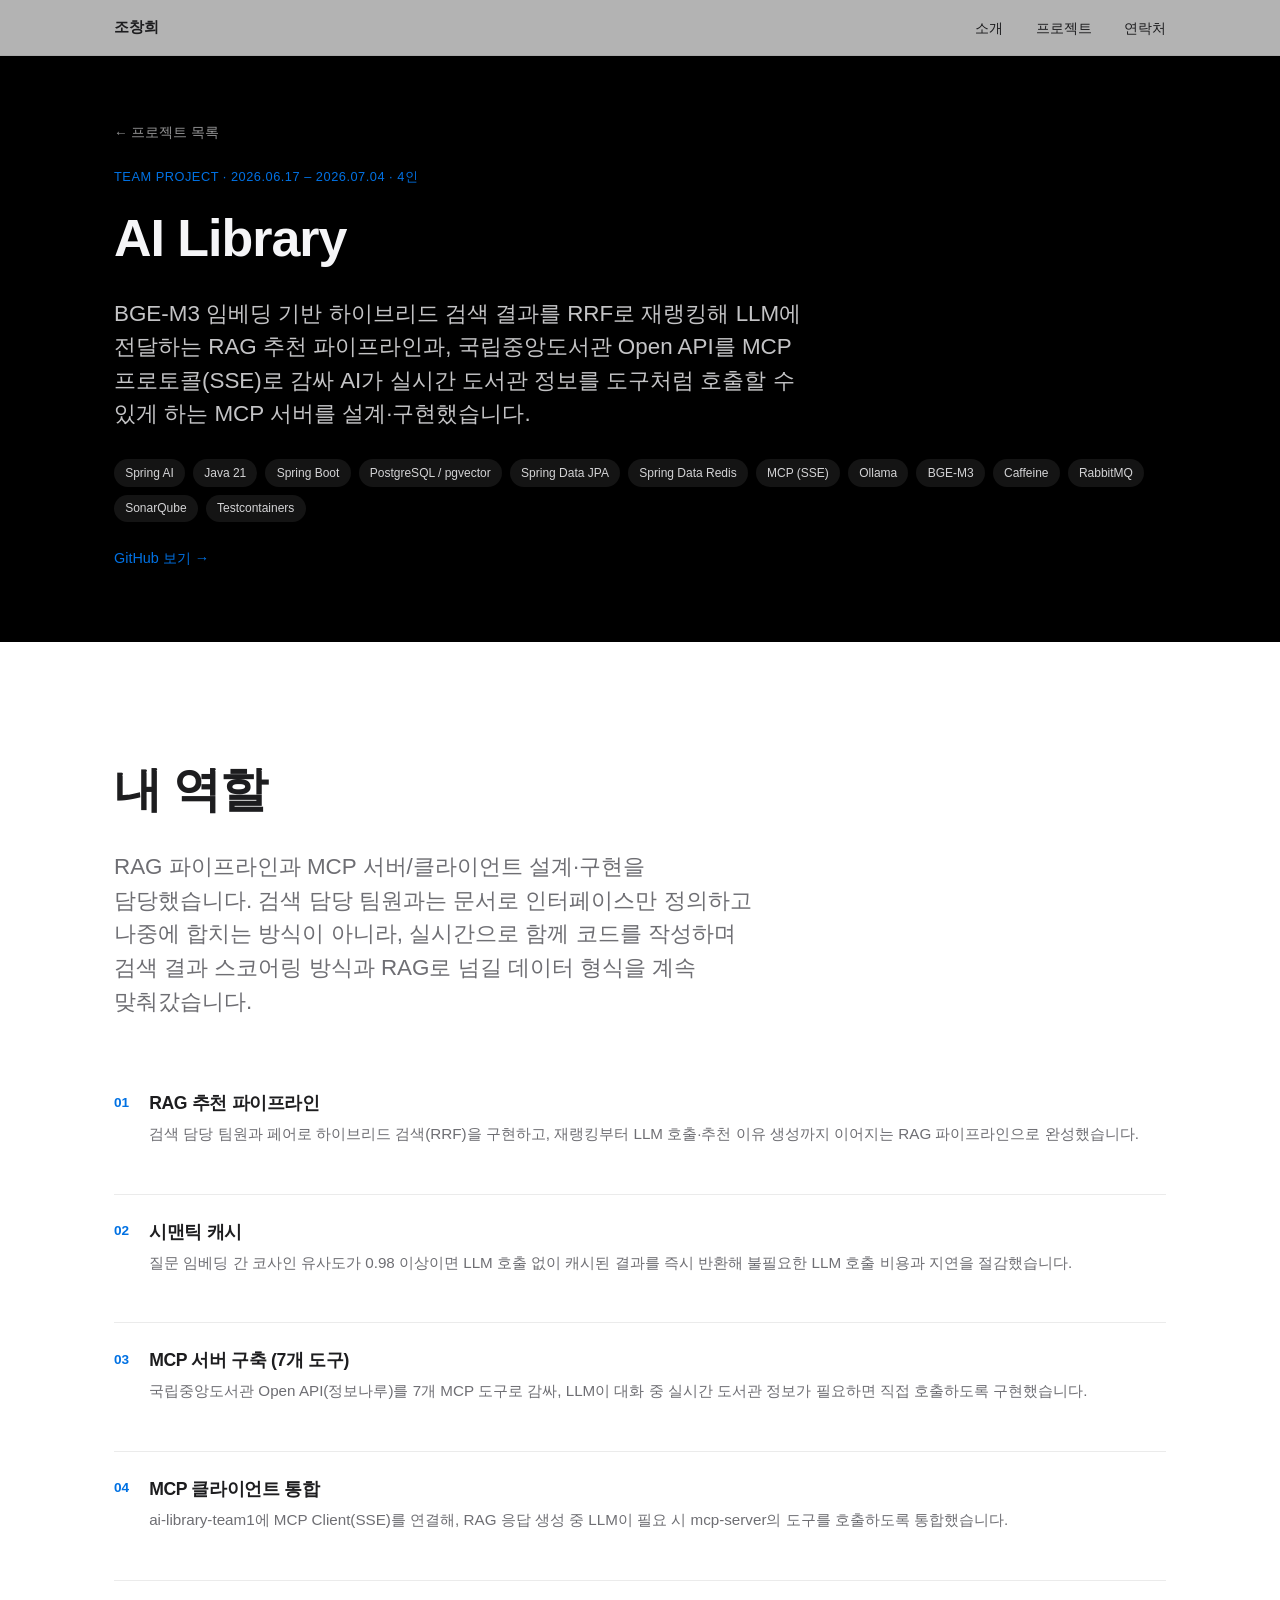
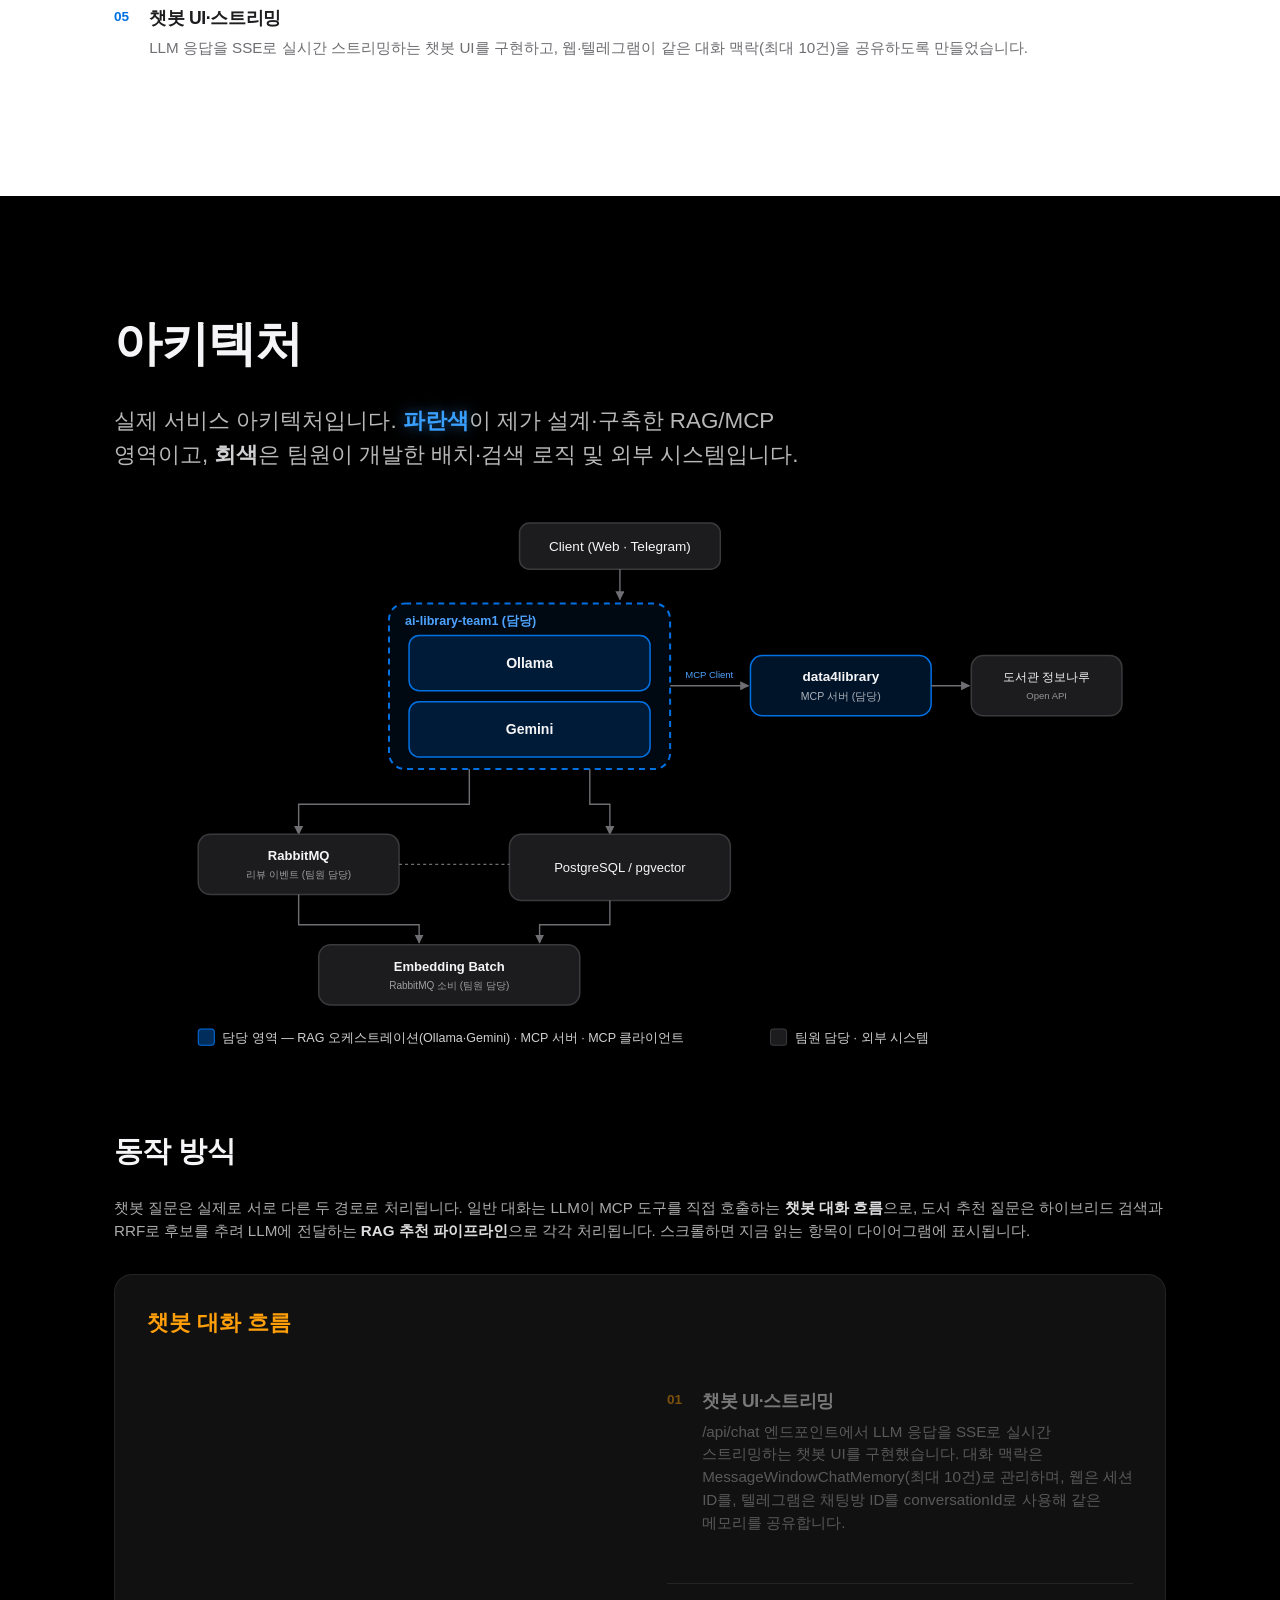
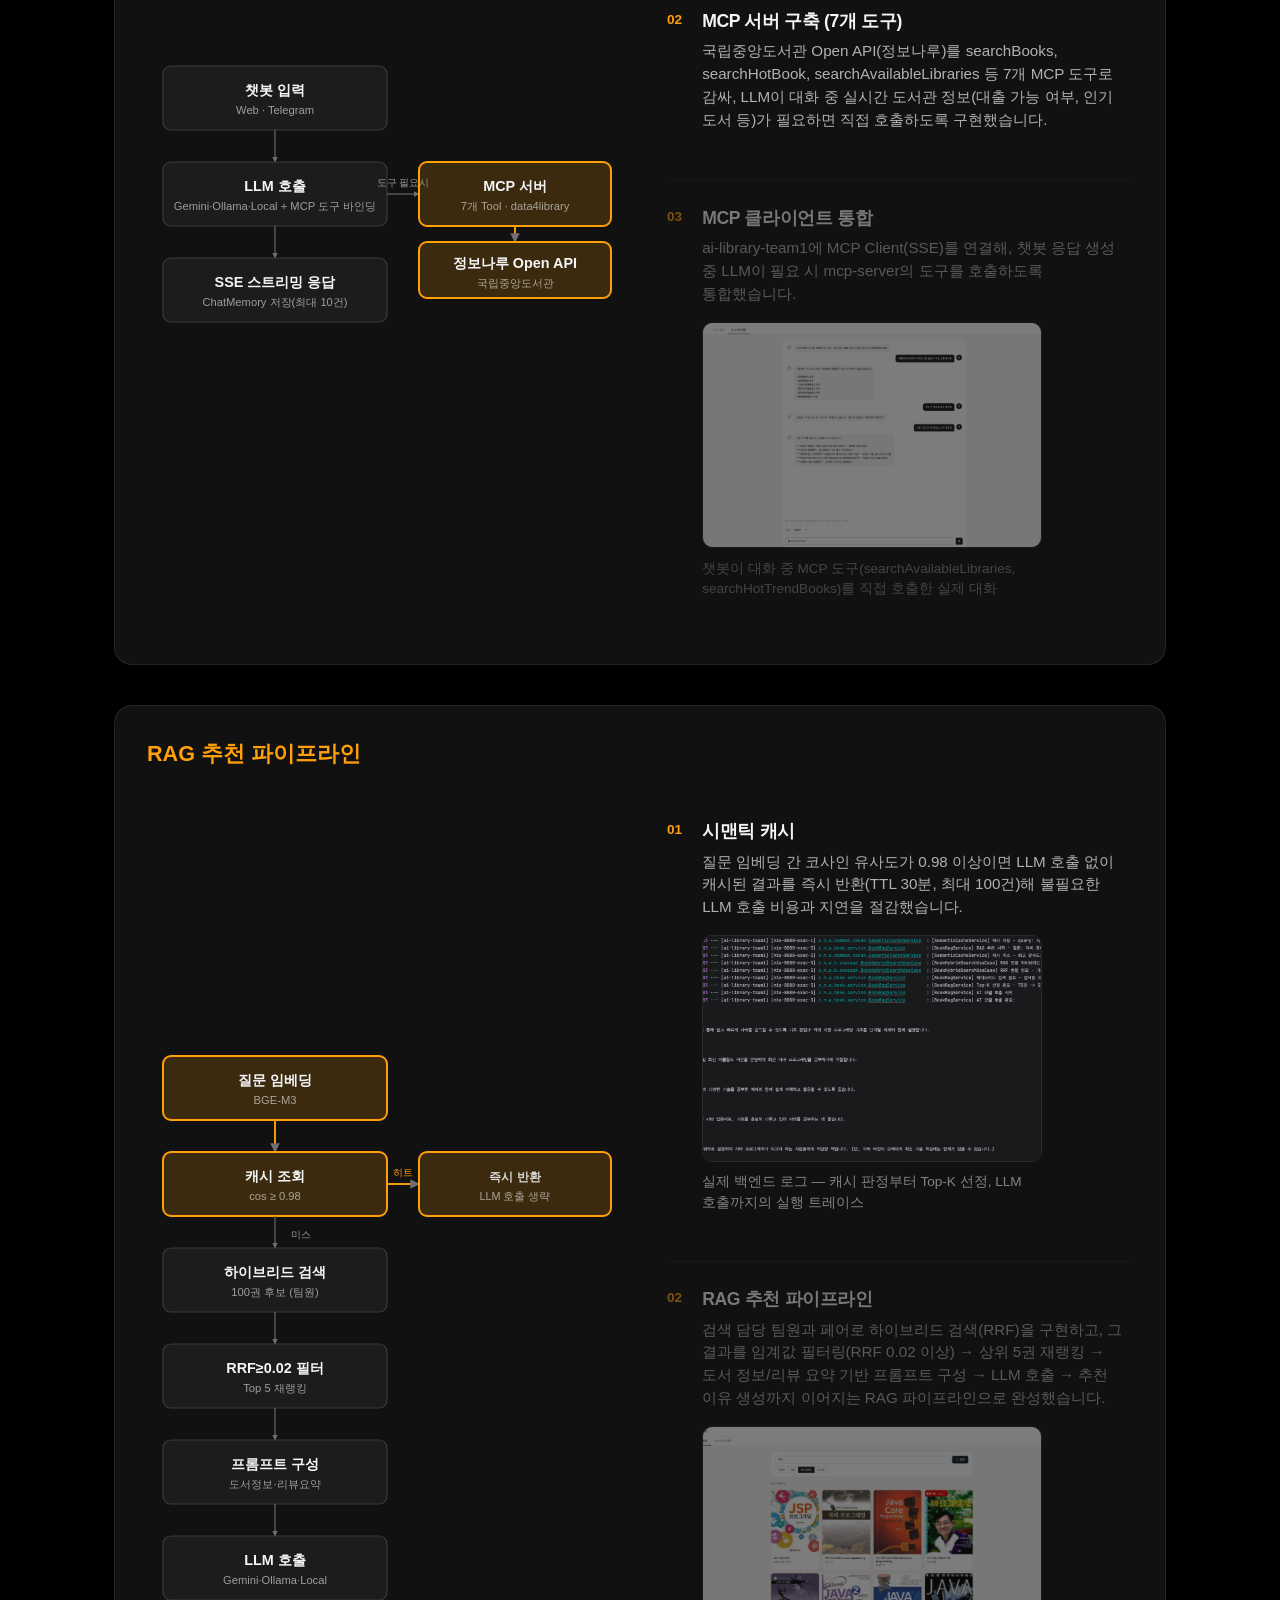
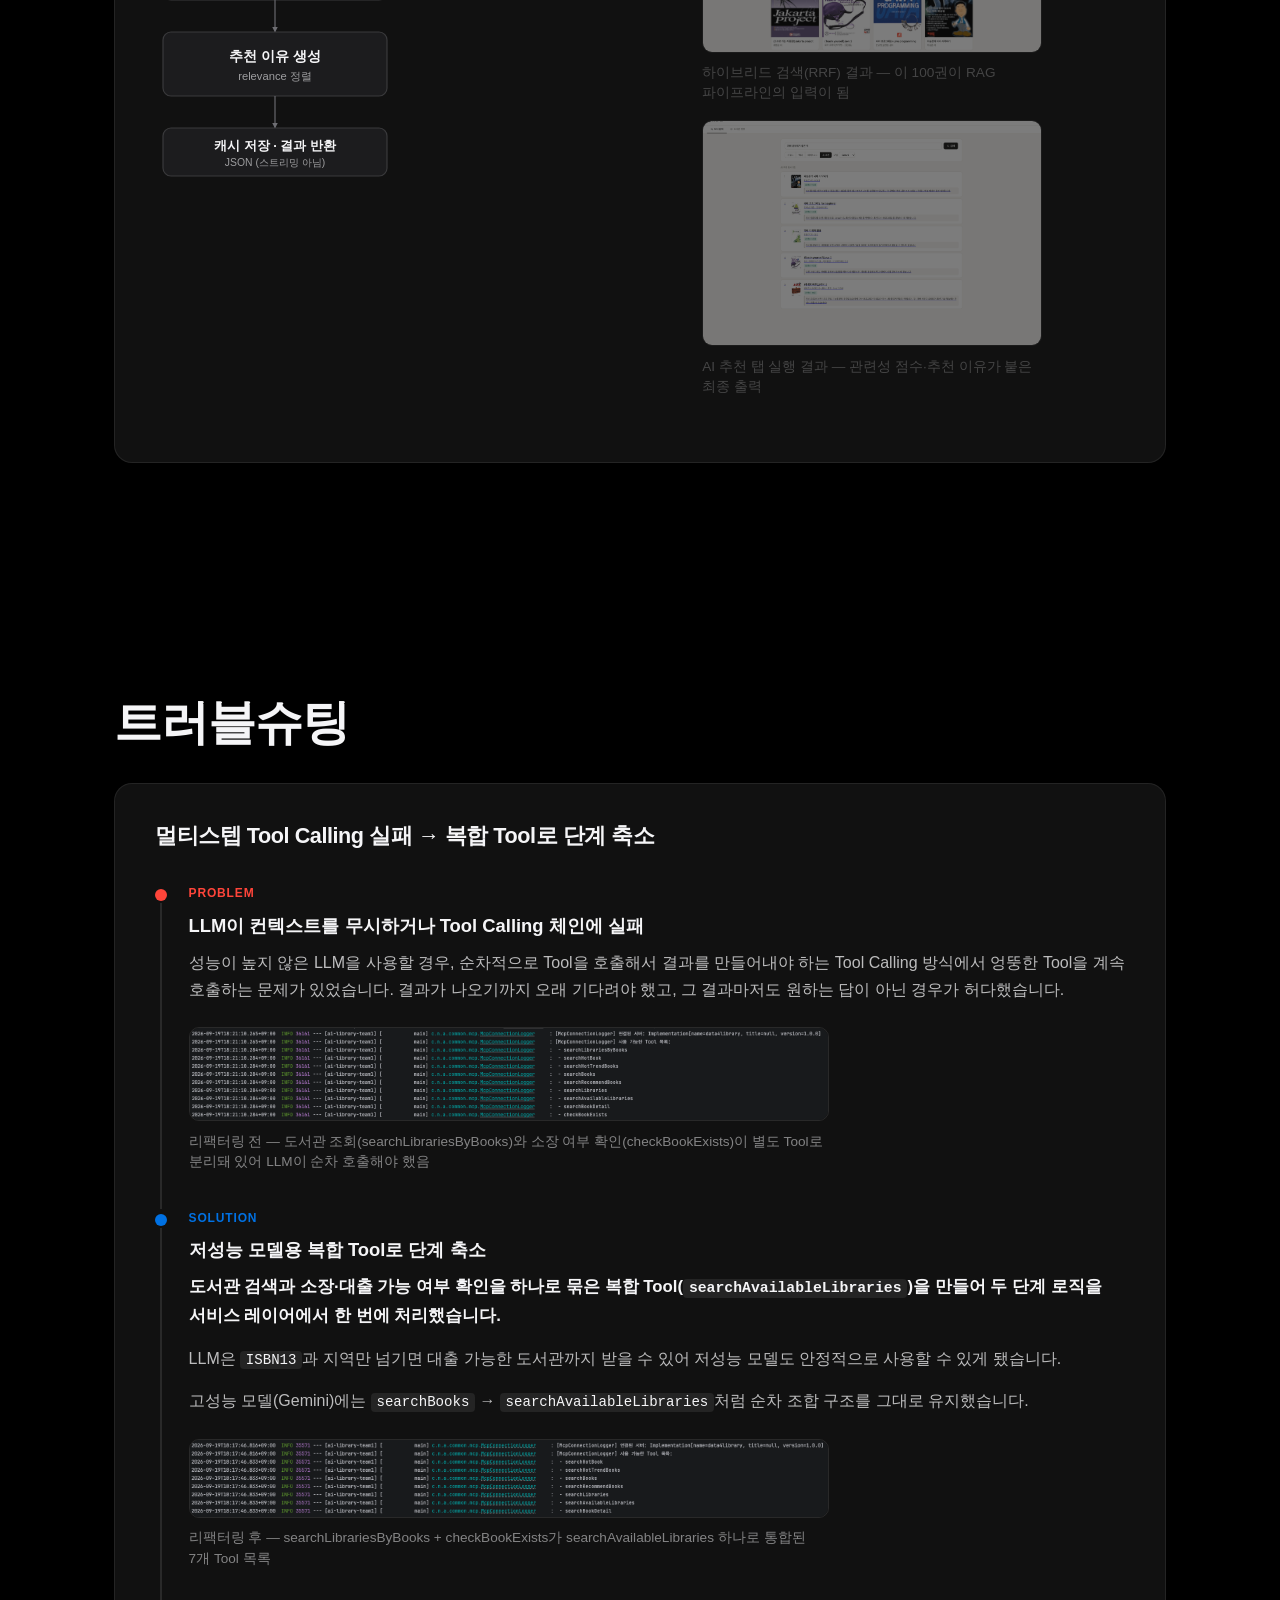
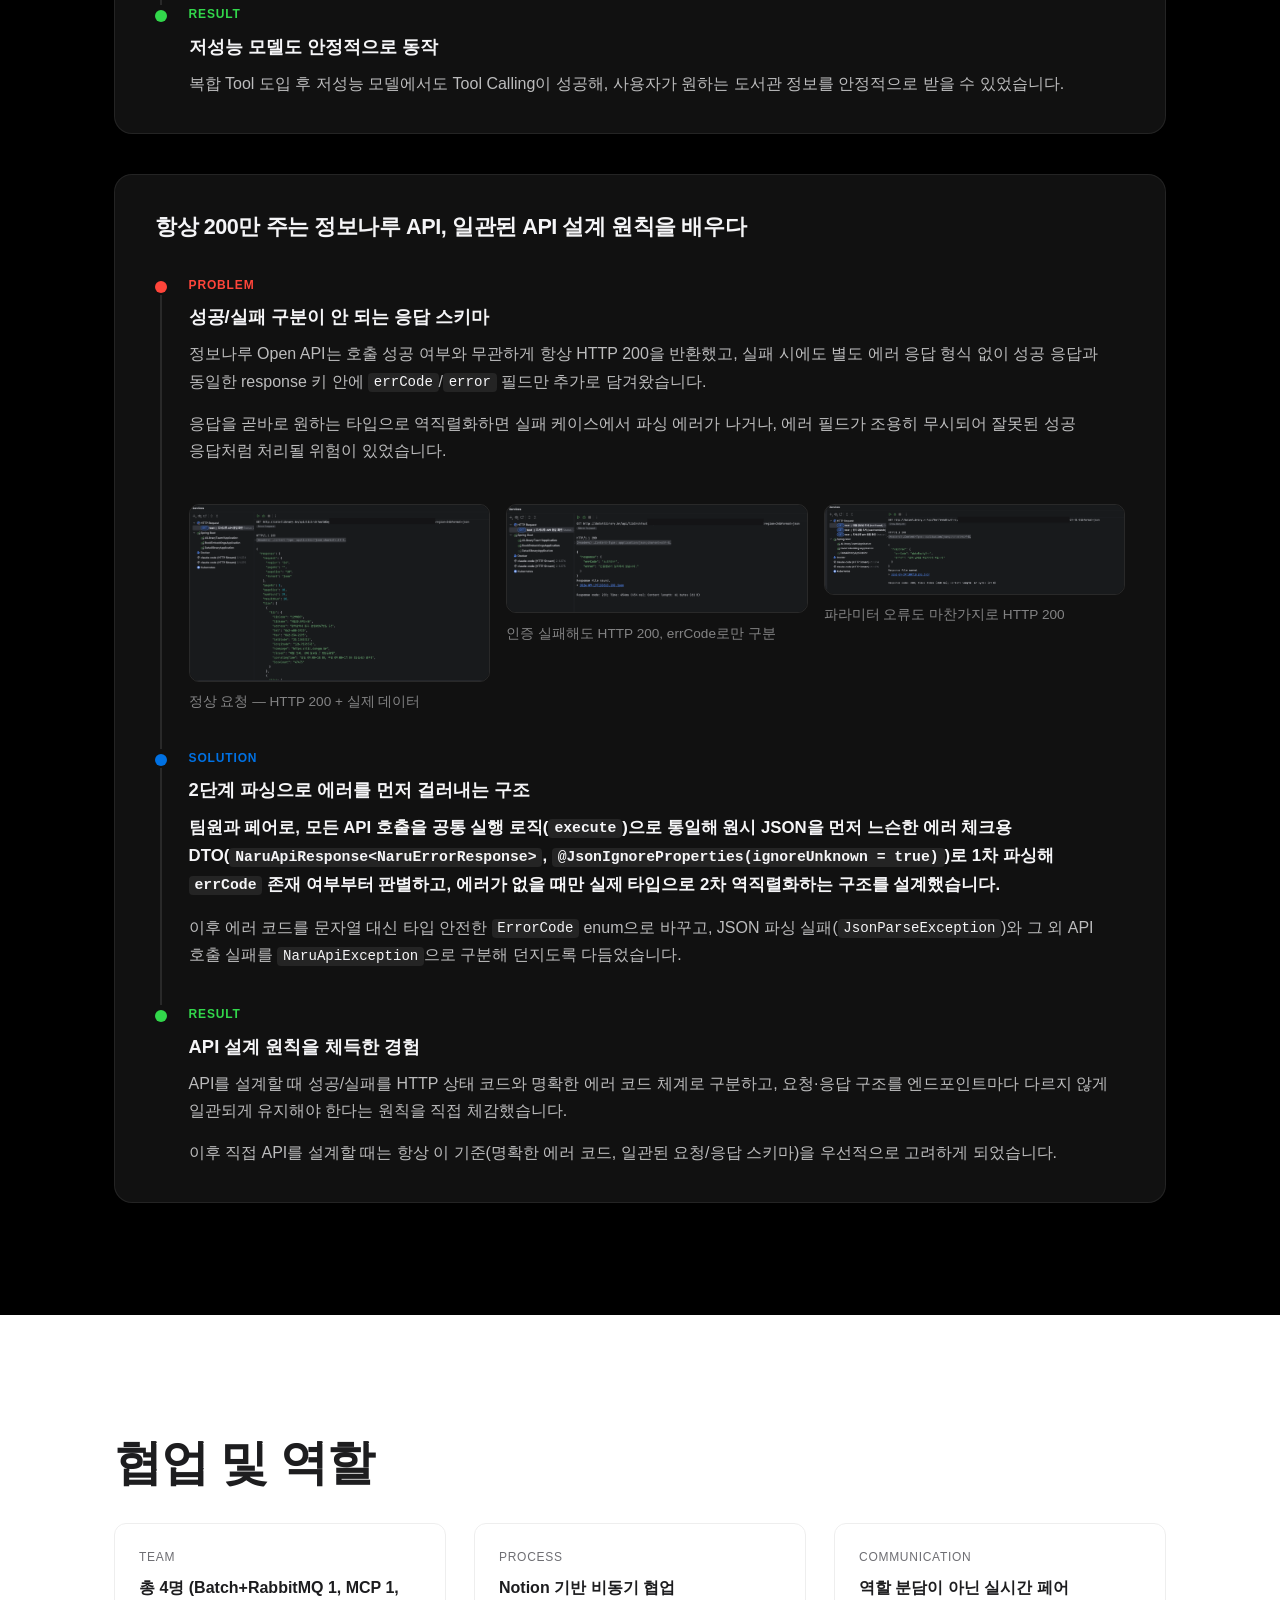
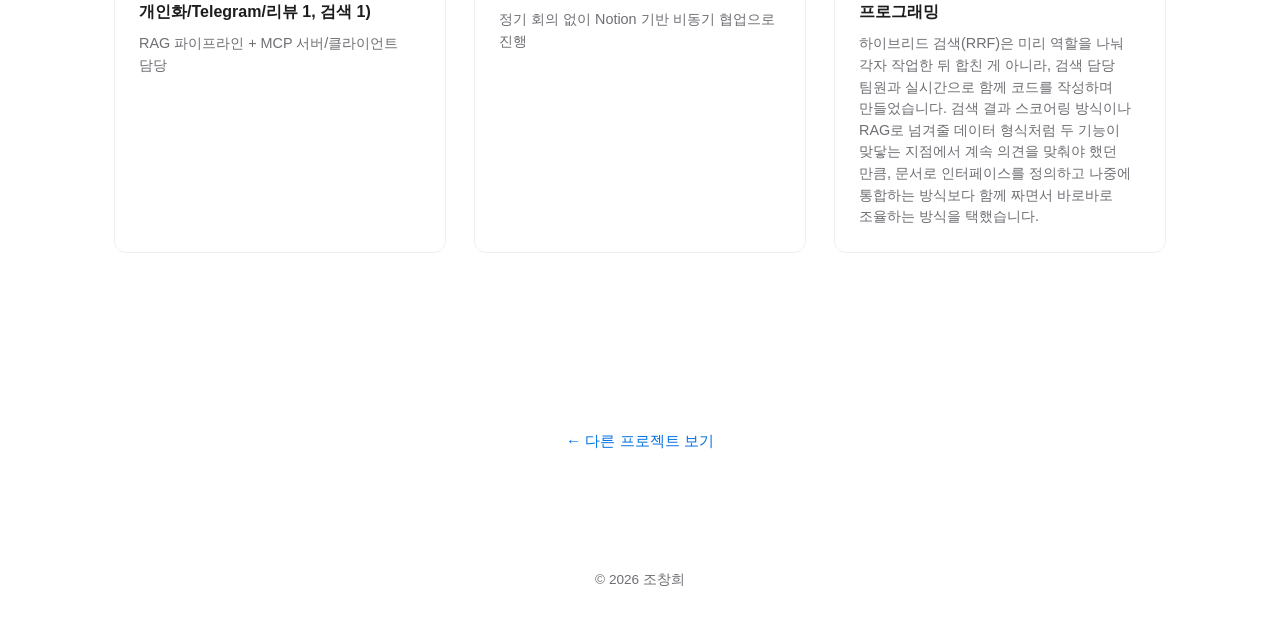
==== commit 5b367267: "feat: teck stack add" ====
--- a/projects/ai-library.html
+++ b/projects/ai-library.html
@@ -372,7 +372,7 @@
           <div class="issue-step issue-step-problem">
             <span class="issue-label">PROBLEM</span>
             <h4>LLM이 컨텍스트를 무시하거나 Tool Calling 체인에 실패</h4>
-            <p>성능이 높지 않은 LLM을 사용할 경우, 순차적으로 Tool을 호출해서 결과를 만들어내야 하는 Tool Calling 방식에서 엉뚱한 Tool을 계속 호출하는 문제가 있었습니다. 결과가 나오는데 5분 이상 기다려야 했고, 그 결과마저도 원하는 답이 아닌 경우가 허다했습니다.</p>
+            <p>성능이 높지 않은 LLM을 사용할 경우, 순차적으로 Tool을 호출해서 결과를 만들어내야 하는 Tool Calling 방식에서 엉뚱한 Tool을 계속 호출하는 문제가 있었습니다. 결과가 나오기까지 오래 기다려야 했고, 그 결과마저도 원하는 답이 아닌 경우가 허다했습니다.</p>
             <figure class="proof-thumb">
               <img src="img/ai-library/mcp-tools-before.png" alt="리팩터링 전 McpConnectionLogger 로그 — searchLibrariesByBooks, checkBookExists 등 9개의 세분화된 Tool 목록, 도서관 조회와 소장 여부 확인이 별도 단계로 분리돼 있음" loading="lazy" />
               <figcaption>리팩터링 전 — 도서관 조회(searchLibrariesByBooks)와 소장 여부 확인(checkBookExists)이 별도 Tool로 분리돼 있어 LLM이 순차 호출해야 했음</figcaption>
@@ -394,7 +394,7 @@
           <div class="issue-step issue-step-result">
             <span class="issue-label">RESULT</span>
             <h4>저성능 모델도 안정적으로 동작</h4>
-            <p>5분 이상 걸리던 AI의 Tool 호출 결과를 1분대로 단축할 수 있었고, 결과도 안정적인 답변을 받을 수 있었습니다.</p>
+            <p>복합 Tool 도입 후 저성능 모델에서도 Tool Calling이 성공해, 사용자가 원하는 도서관 정보를 안정적으로 받을 수 있었습니다.</p>
           </div>
         </div>
       </div>
--- a/css/style.css
+++ b/css/style.css
@@ -885,6 +885,10 @@
 .role-col h4 {
   font-size: 1rem;
   margin: 0 0 0.6rem;
+}
+
+.role-col p + h4 {
+  margin-top: 1.4rem;
 }
 
 .role-col p {
